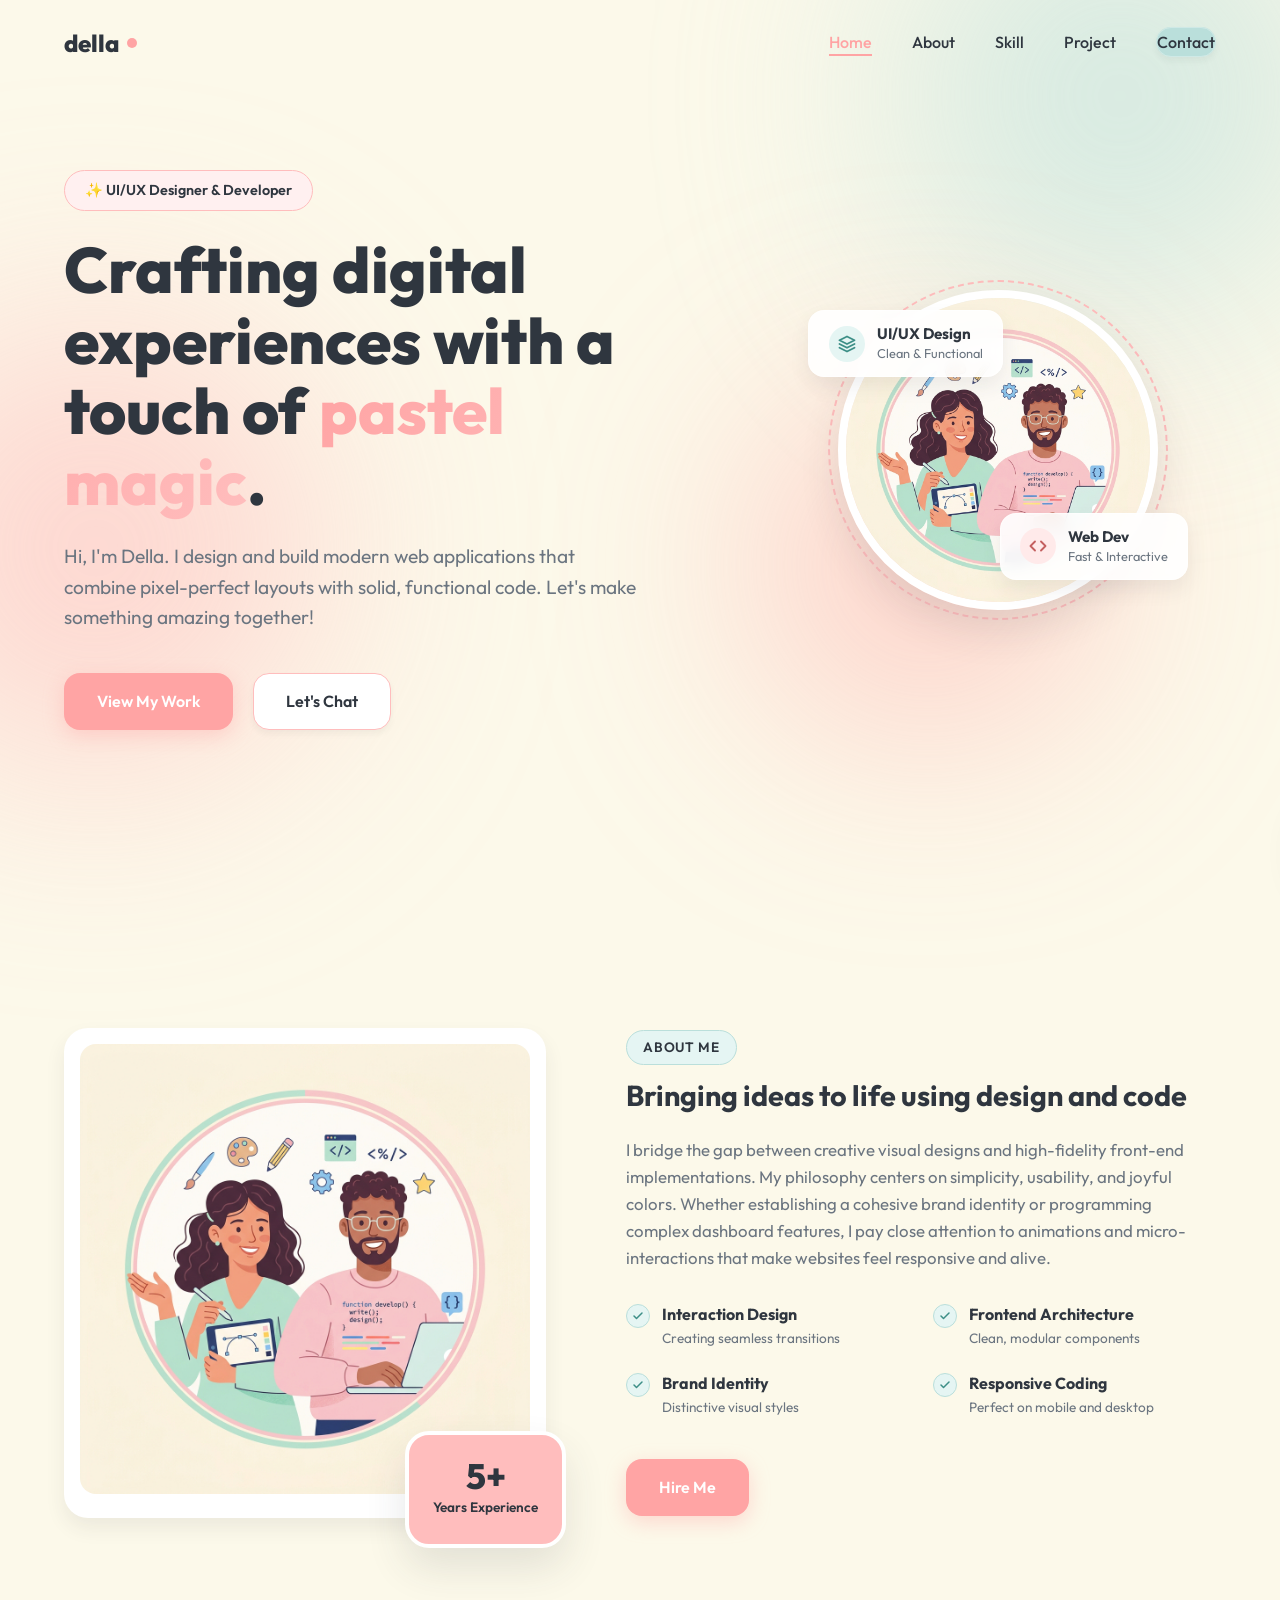
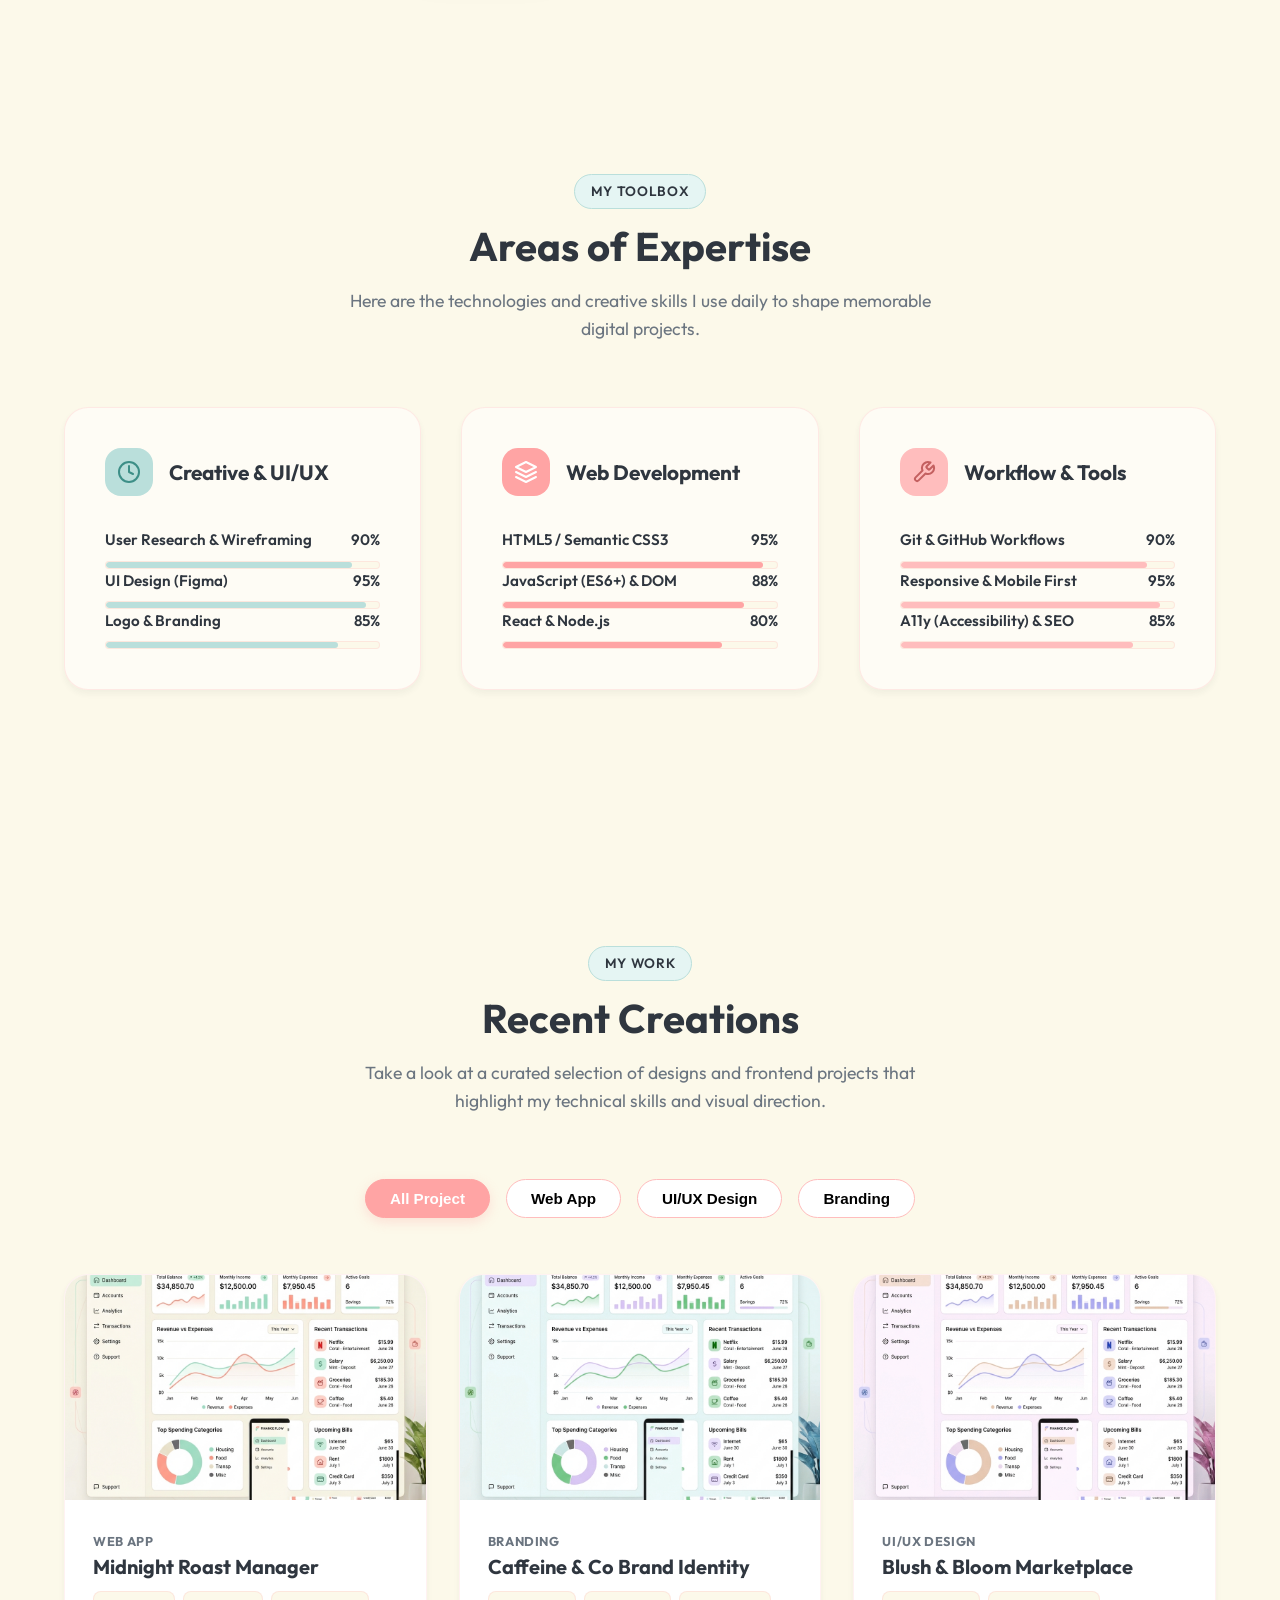
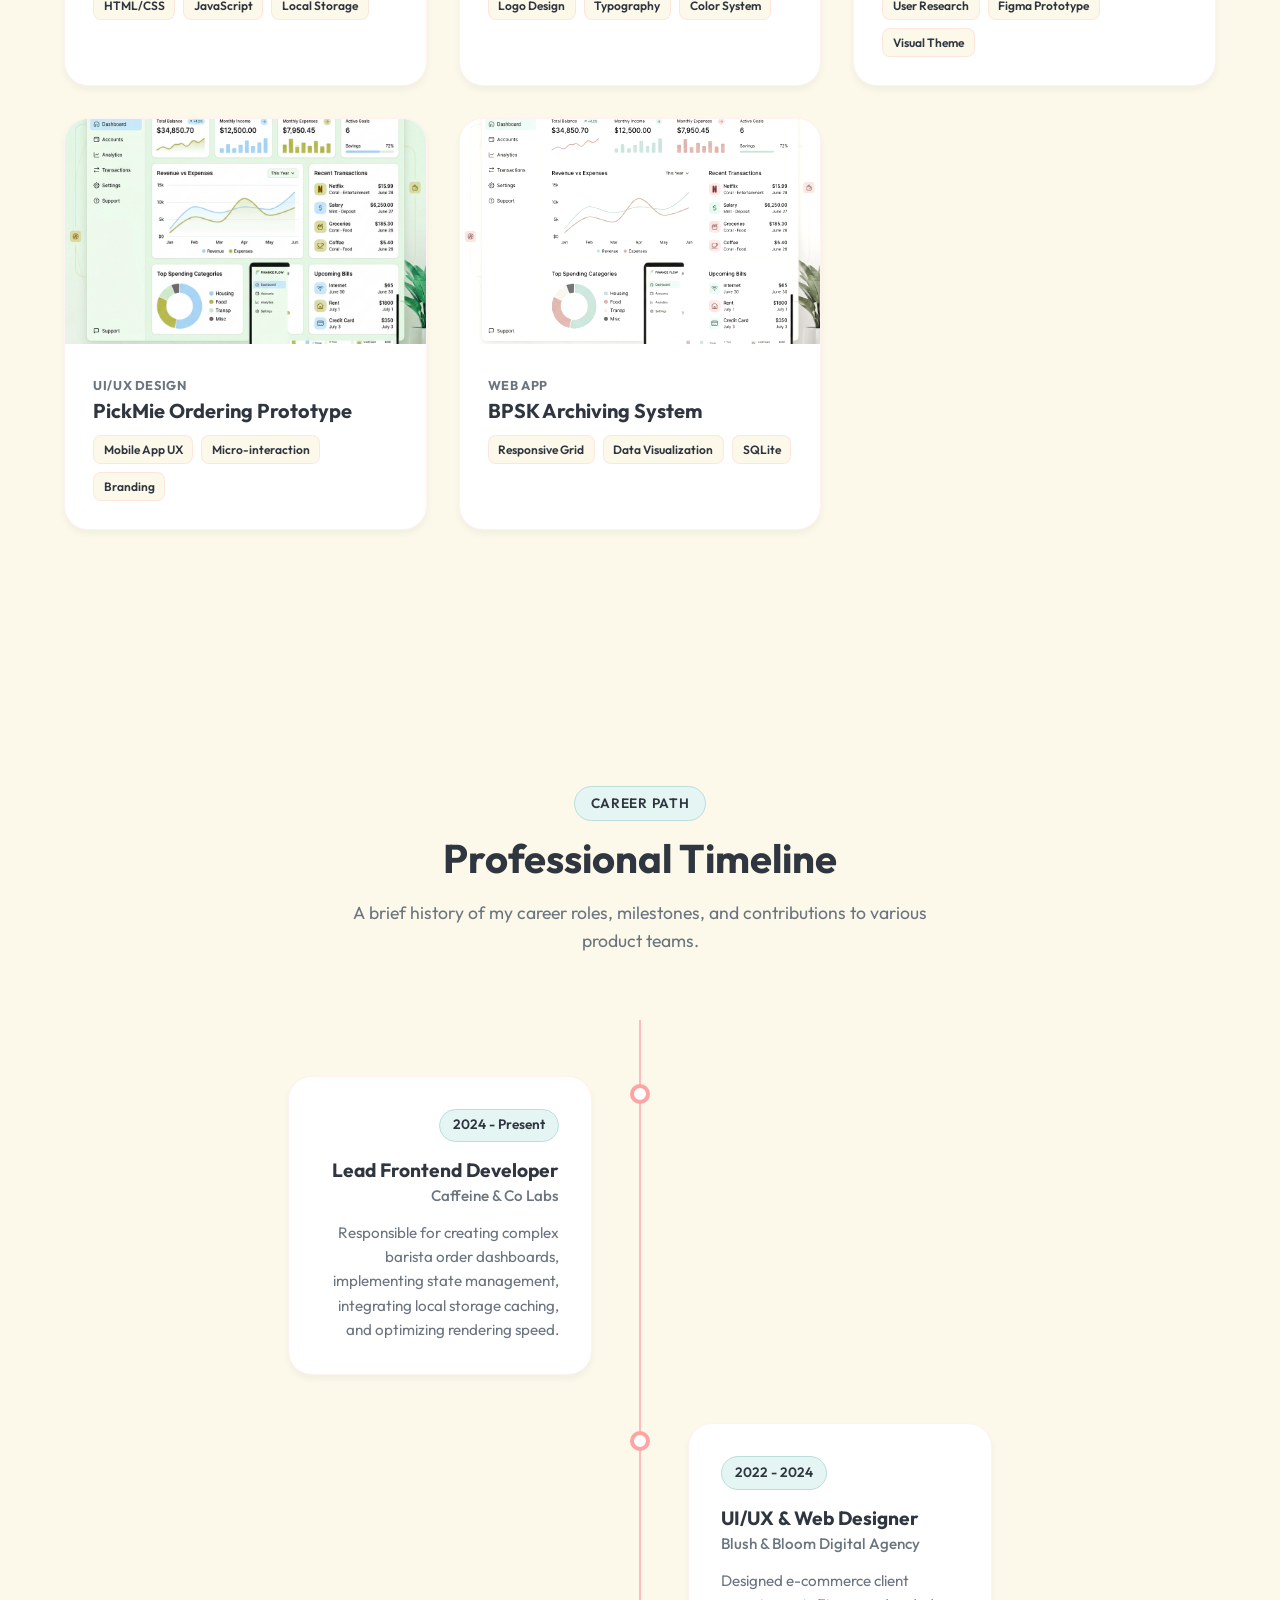
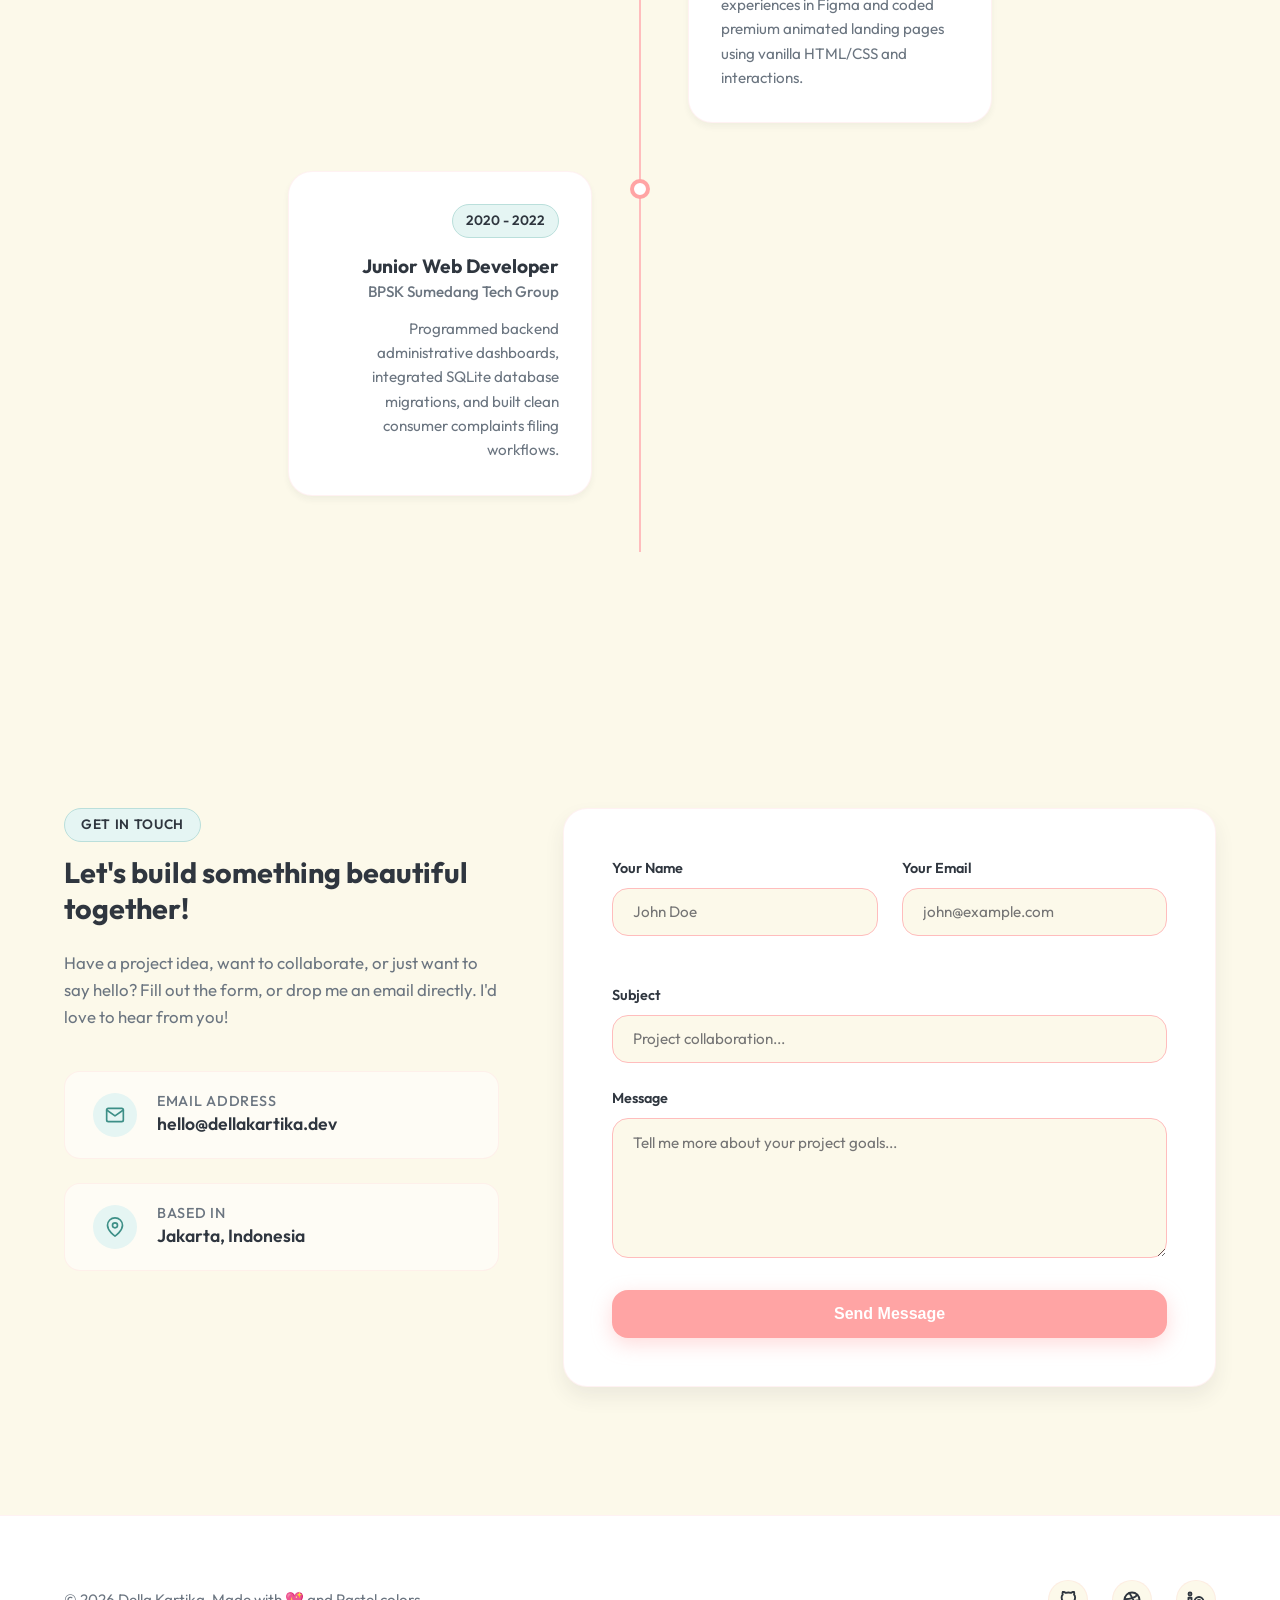
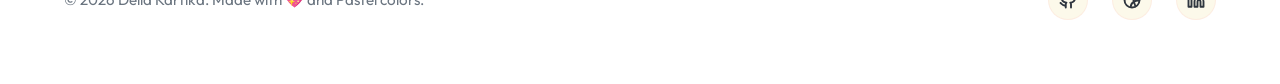
==== pastel-portfolio/index.html @ 9350a812 "menyelesaikan push" ====
<!DOCTYPE html>
<html lang="id">
<head>
  <meta charset="UTF-8">
  <meta name="viewport" content="width=device-width, initial-scale=1.0">
  
  <title>Della Kartika | Creative Designer & Frontend Developer</title>
  <meta name="description" content="Portfolio Della Kartika - UI/UX Designer & Frontend Developer. Kumpulan karya kreatif desain web dan aplikasi dengan estetika pastel yang premium.">
  
  <!-- Favicon -->
  <link rel="icon" type="image/png" href="assets/avatar.png">
  
  <!-- CSS Stylesheet -->
  <link rel="stylesheet" href="style.css">
</head>
<body>

  <!-- Background Blobs -->
  <div class="blob-decor blob-1"></div>
  <div class="blob-2 blob-decor"></div>
  <div class="blob-3 blob-decor"></div>

  <!-- Navigation Bar -->
  <header class="navbar" id="navbar">
    <div class="container">
      <a href="#home" class="logo">
        della<span class="logo-dot"></span>
      </a>
      
      <nav>
        <ul class="nav-links" id="nav-links">
          <li class="nav-item"><a href="#home">Home</a></li>
          <li class="nav-item"><a href="#about">About</a></li>
          <li class="nav-item"><a href="#skill">Skill</a></li>
          <li class="nav-item"><a href="#project">Project</a></li>
          <li class="nav-item"><a href="#contact" class="nav-btn">Contact</a></li>
        </ul>
      </nav>
      
      <button class="mobile-toggle" id="mobile-toggle" aria-label="Toggle Menu">
        <svg width="24" height="24" viewBox="0 0 24 24" fill="none" stroke="currentColor" stroke-width="2.5" stroke-linecap="round" stroke-linejoin="round">
          <line x1="3" y1="12" x2="21" y2="12"></line>
          <line x1="3" y1="6" x2="21" y2="6"></line>
          <line x1="3" y1="18" x2="21" y2="18"></line>
        </svg>
      </button>
    </div>
  </header>

  <!-- Hero Section -->
  <section class="hero" id="home">
    <div class="container">
      <div class="hero-grid">
        <div class="hero-text" id="hero-text">
          <span class="hero-tag">✨ UI/UX Designer & Developer</span>
          <h1 class="hero-title">Crafting digital experiences with a touch of <span class="accent">pastel magic</span>.</h1>
          <p class="hero-desc">Hi, I'm Della. I design and build modern web applications that combine pixel-perfect layouts with solid, functional code. Let's make something amazing together!</p>
          <div class="hero-cta">
            <a href="#project" class="btn btn-primary">View My Work</a>
            <a href="#contact" class="btn btn-secondary">Let's Chat</a>
          </div>
        </div>
        
        <div class="hero-visual" id="hero-visual">
          <div class="avatar-wrapper">
            <img src="assets/avatar.png" alt="Della Kartika Avatar" class="avatar-image">
            <div class="avatar-border-decor"></div>
            
            <!-- Floating Card 1 -->
            <div class="floating-card card-top-left">
              <div class="card-icon icon-mint">
                <svg width="18" height="18" viewBox="0 0 24 24" fill="none" stroke="currentColor" stroke-width="2.5" stroke-linecap="round" stroke-linejoin="round"><polygon points="12 2 2 7 12 12 22 7 12 2"></polygon><polyline points="2 17 12 22 22 17"></polyline><polyline points="2 12 12 17 22 12"></polyline></svg>
              </div>
              <div class="card-info">
                <h5>UI/UX Design</h5>
                <p>Clean & Functional</p>
              </div>
            </div>
            
            <!-- Floating Card 2 -->
            <div class="floating-card card-bottom-right">
              <div class="card-icon icon-coral">
                <svg width="18" height="18" viewBox="0 0 24 24" fill="none" stroke="currentColor" stroke-width="2.5" stroke-linecap="round" stroke-linejoin="round"><polyline points="16 18 22 12 16 6"></polyline><polyline points="8 6 2 12 8 18"></polyline></svg>
              </div>
              <div class="card-info">
                <h5>Web Dev</h5>
                <p>Fast & Interactive</p>
              </div>
            </div>
            
          </div>
        </div>
      </div>
    </div>
  </section>

  <!-- About Section -->
  <section class="about" id="about">
    <div class="container">
      <div class="about-grid">
        <div class="about-visual" id="about-visual">
          <div class="about-img-box">
            <!-- Reuse avatar for secondary illustration, styled as Polaroid photo -->
            <img src="assets/avatar.png" alt="Della Kartika working" class="about-img">
            <div class="about-badge">
              <span class="num">5+</span>
              <span class="txt">Years Experience</span>
            </div>
          </div>
        </div>
        
        <div class="about-content" id="about-content">
          <span class="section-tag">About Me</span>
          <h2 class="about-subtitle">Bringing ideas to life using design and code</h2>
          <p class="about-p">I bridge the gap between creative visual designs and high-fidelity front-end implementations. My philosophy centers on simplicity, usability, and joyful colors. Whether establishing a cohesive brand identity or programming complex dashboard features, I pay close attention to animations and micro-interactions that make websites feel responsive and alive.</p>
          
          <div class="about-details">
            <div class="detail-item">
              <div class="detail-check">
                <svg width="12" height="12" viewBox="0 0 24 24" fill="none" stroke="currentColor" stroke-width="3" stroke-linecap="round" stroke-linejoin="round"><polyline points="20 6 9 17 4 12"></polyline></svg>
              </div>
              <div class="detail-text">
                <h4>Interaction Design</h4>
                <p>Creating seamless transitions</p>
              </div>
            </div>
            
            <div class="detail-item">
              <div class="detail-check">
                <svg width="12" height="12" viewBox="0 0 24 24" fill="none" stroke="currentColor" stroke-width="3" stroke-linecap="round" stroke-linejoin="round"><polyline points="20 6 9 17 4 12"></polyline></svg>
              </div>
              <div class="detail-text">
                <h4>Frontend Architecture</h4>
                <p>Clean, modular components</p>
              </div>
            </div>
            
            <div class="detail-item">
              <div class="detail-check">
                <svg width="12" height="12" viewBox="0 0 24 24" fill="none" stroke="currentColor" stroke-width="3" stroke-linecap="round" stroke-linejoin="round"><polyline points="20 6 9 17 4 12"></polyline></svg>
              </div>
              <div class="detail-text">
                <h4>Brand Identity</h4>
                <p>Distinctive visual styles</p>
              </div>
            </div>
            
            <div class="detail-item">
              <div class="detail-check">
                <svg width="12" height="12" viewBox="0 0 24 24" fill="none" stroke="currentColor" stroke-width="3" stroke-linecap="round" stroke-linejoin="round"><polyline points="20 6 9 17 4 12"></polyline></svg>
              </div>
              <div class="detail-text">
                <h4>Responsive Coding</h4>
                <p>Perfect on mobile and desktop</p>
              </div>
            </div>
          </div>
          
          <a href="#contact" class="btn btn-primary">Hire Me</a>
        </div>
      </div>
    </div>
  </section>

  <!-- Skills Section -->
  <section class="skill" id="skill">
    <div class="container">
      <div class="section-header" id="skill-header">
        <span class="section-tag">My Toolbox</span>
        <h2 class="section-title">Areas of Expertise</h2>
        <p class="section-desc">Here are the technologies and creative skills I use daily to shape memorable digital projects.</p>
      </div>
      
      <div class="skill-grid">
        <!-- Design & Creative -->
        <div class="skill-column" id="skill-col-1">
          <div class="skill-col-header">
            <div class="skill-icon mint">
              <svg width="24" height="24" viewBox="0 0 24 24" fill="none" stroke="#3d8f87" stroke-width="2" stroke-linecap="round" stroke-linejoin="round"><path d="M12 22C17.5228 22 22 17.5228 22 12C22 6.47715 17.5228 2 12 2C6.47715 2 2 6.47715 2 12C2 17.5228 6.47715 22 12 22Z"></path><path d="M12 6V12L16 14"></path></svg>
            </div>
            <h3>Creative & UI/UX</h3>
          </div>
          <div class="skills-list">
            <div class="skill-bar-item">
              <div class="skill-info">
                <span>User Research & Wireframing</span>
                <span>90%</span>
              </div>
              <div class="skill-progress-bg">
                <div class="skill-progress-bar mint" data-progress="90%"></div>
              </div>
            </div>
            <div class="skill-bar-item">
              <div class="skill-info">
                <span>UI Design (Figma)</span>
                <span>95%</span>
              </div>
              <div class="skill-progress-bg">
                <div class="skill-progress-bar mint" data-progress="95%"></div>
              </div>
            </div>
            <div class="skill-bar-item">
              <div class="skill-info">
                <span>Logo & Branding</span>
                <span>85%</span>
              </div>
              <div class="skill-progress-bg">
                <div class="skill-progress-bar mint" data-progress="85%"></div>
              </div>
            </div>
          </div>
        </div>
        
        <!-- Frontend Development -->
        <div class="skill-column" id="skill-col-2">
          <div class="skill-col-header">
            <div class="skill-icon coral">
              <svg width="24" height="24" viewBox="0 0 24 24" fill="none" stroke="white" stroke-width="2" stroke-linecap="round" stroke-linejoin="round"><polygon points="12 2 2 7 12 12 22 7 12 2"></polygon><polyline points="2 17 12 22 22 17"></polyline><polyline points="2 12 12 17 22 12"></polyline></svg>
            </div>
            <h3>Web Development</h3>
          </div>
          <div class="skills-list">
            <div class="skill-bar-item">
              <div class="skill-info">
                <span>HTML5 / Semantic CSS3</span>
                <span>95%</span>
              </div>
              <div class="skill-progress-bg">
                <div class="skill-progress-bar coral" data-progress="95%"></div>
              </div>
            </div>
            <div class="skill-bar-item">
              <div class="skill-info">
                <span>JavaScript (ES6+) & DOM</span>
                <span>88%</span>
              </div>
              <div class="skill-progress-bg">
                <div class="skill-progress-bar coral" data-progress="88%"></div>
              </div>
            </div>
            <div class="skill-bar-item">
              <div class="skill-info">
                <span>React & Node.js</span>
                <span>80%</span>
              </div>
              <div class="skill-progress-bg">
                <div class="skill-progress-bar coral" data-progress="80%"></div>
              </div>
            </div>
          </div>
        </div>
        
        <!-- Tools & Standards -->
        <div class="skill-column" id="skill-col-3">
          <div class="skill-col-header">
            <div class="skill-icon rose">
              <svg width="24" height="24" viewBox="0 0 24 24" fill="none" stroke="#c46060" stroke-width="2" stroke-linecap="round" stroke-linejoin="round"><path d="M14.7 6.3a1 1 0 0 0 0 1.4l1.6 1.6a1 1 0 0 0 1.4 0l3.77-3.77a6 6 0 0 1-7.94 7.94l-6.91 6.91a2.12 2.12 0 0 1-3-3l6.91-6.91a6 6 0 0 1 7.94-7.94l-3.76 3.76z"></path></svg>
            </div>
            <h3>Workflow & Tools</h3>
          </div>
          <div class="skills-list">
            <div class="skill-bar-item">
              <div class="skill-info">
                <span>Git & GitHub Workflows</span>
                <span>90%</span>
              </div>
              <div class="skill-progress-bg">
                <div class="skill-progress-bar rose" data-progress="90%"></div>
              </div>
            </div>
            <div class="skill-bar-item">
              <div class="skill-info">
                <span>Responsive & Mobile First</span>
                <span>95%</span>
              </div>
              <div class="skill-progress-bg">
                <div class="skill-progress-bar rose" data-progress="95%"></div>
              </div>
            </div>
            <div class="skill-bar-item">
              <div class="skill-info">
                <span>A11y (Accessibility) & SEO</span>
                <span>85%</span>
              </div>
              <div class="skill-progress-bg">
                <div class="skill-progress-bar rose" data-progress="85%"></div>
              </div>
            </div>
          </div>
        </div>
      </div>
    </div>
  </section>

  <!-- Portfolio Section -->
  <section class="project" id="project">
    <div class="container">
      <div class="section-header" id="project-header">
        <span class="section-tag">My Work</span>
        <h2 class="section-title">Recent Creations</h2>
        <p class="section-desc">Take a look at a curated selection of designs and frontend projects that highlight my technical skills and visual direction.</p>
      </div>
      
      <!-- Project Filter Buttons -->
      <ul class="project-filters" id="project-filters">
        <li><button class="filter-btn active" data-filter="all">All Project</button></li>
        <li><button class="filter-btn" data-filter="web">Web App</button></li>
        <li><button class="filter-btn" data-filter="design">UI/UX Design</button></li>
        <li><button class="filter-btn" data-filter="brand">Branding</button></li>
      </ul>
      
      <!-- Projects Grid -->
      <div class="projects-grid" id="projects-grid">
        
        <!-- Project 1 -->
        <div class="project-card" data-category="web" data-id="1">
          <div class="project-img-container">
            <img src="assets/project_dashboard.png" alt="Midnight Roast Order Dashboard" class="project-img">
            <div class="project-overlay">
              <div class="project-view-btn">
                <svg width="20" height="20" viewBox="0 0 24 24" fill="none" stroke="currentColor" stroke-width="2.5" stroke-linecap="round" stroke-linejoin="round"><path d="M1 12s4-8 11-8 11 8 11 8-4 8-11 8-11-8-11-8z"></path><circle cx="12" cy="12" r="3"></circle></svg>
              </div>
            </div>
          </div>
          <div class="project-content">
            <span class="project-category">Web App</span>
            <h3 class="project-card-title">Midnight Roast Manager</h3>
            <div class="project-tags">
              <span class="project-tag">HTML/CSS</span>
              <span class="project-tag">JavaScript</span>
              <span class="project-tag">Local Storage</span>
            </div>
          </div>
        </div>

        <!-- Project 2 -->
        <div class="project-card" data-category="brand" data-id="2">
          <div class="project-img-container">
            <!-- Generate a beautiful CSS pattern or use default image -->
            <img src="assets/project_dashboard.png" alt="Caffeine & Co Branding" class="project-img" style="filter: hue-rotate(120deg) saturate(0.85);">
            <div class="project-overlay">
              <div class="project-view-btn">
                <svg width="20" height="20" viewBox="0 0 24 24" fill="none" stroke="currentColor" stroke-width="2.5" stroke-linecap="round" stroke-linejoin="round"><path d="M1 12s4-8 11-8 11 8 11 8-4 8-11 8-11-8-11-8z"></path><circle cx="12" cy="12" r="3"></circle></svg>
              </div>
            </div>
          </div>
          <div class="project-content">
            <span class="project-category">Branding</span>
            <h3 class="project-card-title">Caffeine & Co Brand Identity</h3>
            <div class="project-tags">
              <span class="project-tag">Logo Design</span>
              <span class="project-tag">Typography</span>
              <span class="project-tag">Color System</span>
            </div>
          </div>
        </div>

        <!-- Project 3 -->
        <div class="project-card" data-category="design" data-id="3">
          <div class="project-img-container">
            <img src="assets/project_dashboard.png" alt="Blush & Bloom App Mockup" class="project-img" style="filter: hue-rotate(240deg) saturate(0.8);">
            <div class="project-overlay">
              <div class="project-view-btn">
                <svg width="20" height="20" viewBox="0 0 24 24" fill="none" stroke="currentColor" stroke-width="2.5" stroke-linecap="round" stroke-linejoin="round"><path d="M1 12s4-8 11-8 11 8 11 8-4 8-11 8-11-8-11-8z"></path><circle cx="12" cy="12" r="3"></circle></svg>
              </div>
            </div>
          </div>
          <div class="project-content">
            <span class="project-category">UI/UX Design</span>
            <h3 class="project-card-title">Blush & Bloom Marketplace</h3>
            <div class="project-tags">
              <span class="project-tag">User Research</span>
              <span class="project-tag">Figma Prototype</span>
              <span class="project-tag">Visual Theme</span>
            </div>
          </div>
        </div>

        <!-- Project 4 -->
        <div class="project-card" data-category="design" data-id="4">
          <div class="project-img-container">
            <img src="assets/project_dashboard.png" alt="PickMie Mobile App Design" class="project-img" style="filter: hue-rotate(60deg) saturate(1.2);">
            <div class="project-overlay">
              <div class="project-view-btn">
                <svg width="20" height="20" viewBox="0 0 24 24" fill="none" stroke="currentColor" stroke-width="2.5" stroke-linecap="round" stroke-linejoin="round"><path d="M1 12s4-8 11-8 11 8 11 8-4 8-11 8-11-8-11-8z"></path><circle cx="12" cy="12" r="3"></circle></svg>
              </div>
            </div>
          </div>
          <div class="project-content">
            <span class="project-category">UI/UX Design</span>
            <h3 class="project-card-title">PickMie Ordering Prototype</h3>
            <div class="project-tags">
              <span class="project-tag">Mobile App UX</span>
              <span class="project-tag">Micro-interaction</span>
              <span class="project-tag">Branding</span>
            </div>
          </div>
        </div>

        <!-- Project 5 -->
        <div class="project-card" data-category="web" data-id="5">
          <div class="project-img-container">
            <img src="assets/project_dashboard.png" alt="BPSK Sumedang App" class="project-img" style="filter: saturate(0.4) brightness(1.1);">
            <div class="project-overlay">
              <div class="project-view-btn">
                <svg width="20" height="20" viewBox="0 0 24 24" fill="none" stroke="currentColor" stroke-width="2.5" stroke-linecap="round" stroke-linejoin="round"><path d="M1 12s4-8 11-8 11 8 11 8-4 8-11 8-11-8-11-8z"></path><circle cx="12" cy="12" r="3"></circle></svg>
              </div>
            </div>
          </div>
          <div class="project-content">
            <span class="project-category">Web App</span>
            <h3 class="project-card-title">BPSK Archiving System</h3>
            <div class="project-tags">
              <span class="project-tag">Responsive Grid</span>
              <span class="project-tag">Data Visualization</span>
              <span class="project-tag">SQLite</span>
            </div>
          </div>
        </div>

      </div>
    </div>
  </section>

  <!-- Experience Section -->
  <section class="experience" id="experience">
    <div class="container">
      <div class="section-header" id="experience-header">
        <span class="section-tag">Career path</span>
        <h2 class="section-title">Professional Timeline</h2>
        <p class="section-desc">A brief history of my career roles, milestones, and contributions to various product teams.</p>
      </div>
      
      <div class="timeline">
        
        <!-- Experience 1 -->
        <div class="timeline-item timeline-item-left" id="timeline-item-1">
          <div class="timeline-dot"></div>
          <div class="timeline-content">
            <span class="timeline-date">2024 - Present</span>
            <h3 class="timeline-title">Lead Frontend Developer</h3>
            <h4 class="timeline-company">Caffeine & Co Labs</h4>
            <p class="timeline-desc">Responsible for creating complex barista order dashboards, implementing state management, integrating local storage caching, and optimizing rendering speed.</p>
          </div>
        </div>

        <!-- Experience 2 -->
        <div class="timeline-item timeline-item-right" id="timeline-item-2">
          <div class="timeline-dot"></div>
          <div class="timeline-content">
            <span class="timeline-date">2022 - 2024</span>
            <h3 class="timeline-title">UI/UX & Web Designer</h3>
            <h4 class="timeline-company">Blush & Bloom Digital Agency</h4>
            <p class="timeline-desc">Designed e-commerce client experiences in Figma and coded premium animated landing pages using vanilla HTML/CSS and interactions.</p>
          </div>
        </div>

        <!-- Experience 3 -->
        <div class="timeline-item timeline-item-left" id="timeline-item-3">
          <div class="timeline-dot"></div>
          <div class="timeline-content">
            <span class="timeline-date">2020 - 2022</span>
            <h3 class="timeline-title">Junior Web Developer</h3>
            <h4 class="timeline-company">BPSK Sumedang Tech Group</h4>
            <p class="timeline-desc">Programmed backend administrative dashboards, integrated SQLite database migrations, and built clean consumer complaints filing workflows.</p>
          </div>
        </div>

      </div>
    </div>
  </section>

  <!-- Contact Section -->
  <section class="contact" id="contact">
    <div class="container">
      <div class="contact-grid">
        <div class="contact-info" id="contact-info">
          <span class="section-tag">Get in Touch</span>
          <h2 class="contact-subtitle">Let's build something beautiful together!</h2>
          <p class="contact-p">Have a project idea, want to collaborate, or just want to say hello? Fill out the form, or drop me an email directly. I'd love to hear from you!</p>
          
          <div class="contact-cards">
            <div class="contact-info-card">
              <div class="contact-info-icon">
                <svg width="20" height="20" viewBox="0 0 24 24" fill="none" stroke="currentColor" stroke-width="2" stroke-linecap="round" stroke-linejoin="round"><path d="M4 4h16c1.1 0 2 .9 2 2v12c0 1.1-.9 2-2 2H4c-1.1 0-2-.9-2-2V6c0-1.1.9-2 2-2z"></path><polyline points="22,6 12,13 2,6"></polyline></svg>
              </div>
              <div class="contact-info-text">
                <h4>Email Address</h4>
                <p>hello@dellakartika.dev</p>
              </div>
            </div>
            
            <div class="contact-info-card">
              <div class="contact-info-icon">
                <svg width="20" height="20" viewBox="0 0 24 24" fill="none" stroke="currentColor" stroke-width="2" stroke-linecap="round" stroke-linejoin="round"><path d="M21 10c0 7-9 13-9 13s-9-6-9-13a9 9 0 0 1 18 0z"></path><circle cx="12" cy="10" r="3"></circle></svg>
              </div>
              <div class="contact-info-text">
                <h4>Based In</h4>
                <p>Jakarta, Indonesia</p>
              </div>
            </div>
          </div>
        </div>
        
        <div class="contact-form-container" id="contact-form-container">
          <form id="contact-form">
            <div class="form-row">
              <div class="form-group">
                <label for="name">Your Name</label>
                <input type="text" id="name" class="form-control" placeholder="John Doe" required>
              </div>
              <div class="form-group">
                <label for="email">Your Email</label>
                <input type="email" id="email" class="form-control" placeholder="john@example.com" required>
              </div>
            </div>
            
            <div class="form-group">
              <label for="subject">Subject</label>
              <input type="text" id="subject" class="form-control" placeholder="Project collaboration..." required>
            </div>
            
            <div class="form-group">
              <label for="message">Message</label>
              <textarea id="message" class="form-control" placeholder="Tell me more about your project goals..." required></textarea>
            </div>
            
            <button type="submit" class="btn btn-primary" style="width: 100%;">Send Message</button>
          </form>
        </div>
      </div>
    </div>
  </section>

  <!-- Footer Section -->
  <footer>
    <div class="container">
      <div class="footer-content">
        <p class="footer-copy">&copy; 2026 Della Kartika. Made with 💖 and Pastel colors.</p>
        
        <ul class="social-links">
          <li>
            <a href="https://github.com" class="social-link" target="_blank" rel="noopener noreferrer" aria-label="GitHub">
              <svg width="18" height="18" viewBox="0 0 24 24" fill="none" stroke="currentColor" stroke-width="2.5" stroke-linecap="round" stroke-linejoin="round"><path d="M9 19c-5 1.5-5-2.5-7-3m14 6v-3.87a3.37 3.37 0 0 0-.94-2.61c3.14-.35 6.44-1.54 6.44-7A5.44 5.44 0 0 0 20 4.77 5.07 5.07 0 0 0 19.91 1S18.73.65 16 2.48a13.38 13.38 0 0 0-7 0C6.27.65 5.09 1 5.09 1A5.07 5.07 0 0 0 5 4.77a5.44 5.44 0 0 0-1.5 3.78c0 5.42 3.3 6.61 6.44 7A3.37 3.37 0 0 0 9 18.13V22"></path></svg>
            </a>
          </li>
          <li>
            <a href="https://dribbble.com" class="social-link" target="_blank" rel="noopener noreferrer" aria-label="Dribbble">
              <svg width="18" height="18" viewBox="0 0 24 24" fill="none" stroke="currentColor" stroke-width="2.5" stroke-linecap="round" stroke-linejoin="round"><circle cx="12" cy="12" r="10"></circle><path d="M8.56 2.75c4.37 6.03 6.02 9.42 8.03 17.72m2.54-15.38c-3.72 4.35-8.94 5.66-16.88 5.85m19.5 1.9c-3.5-.49-11.05 1-11.6 8.56"></path></svg>
            </a>
          </li>
          <li>
            <a href="https://linkedin.com" class="social-link" target="_blank" rel="noopener noreferrer" aria-label="LinkedIn">
              <svg width="18" height="18" viewBox="0 0 24 24" fill="none" stroke="currentColor" stroke-width="2.5" stroke-linecap="round" stroke-linejoin="round"><path d="M16 8a6 6 0 0 1 6 6v7h-4v-7a2 2 0 0 0-2-2 2 2 0 0 0-2 2v7h-4v-7a6 6 0 0 1 6-6z"></path><rect x="2" y="9" width="4" height="12"></rect><circle cx="4" cy="4" r="2"></circle></svg>
            </a>
          </li>
        </ul>
      </div>
    </div>
  </footer>

  <!-- Modal Project Detail Details -->
  <div class="modal-overlay" id="modal-overlay">
    <div class="modal-container">
      <div class="modal-header">
        <h3 class="modal-title" id="modal-title">Project Title</h3>
        <button class="modal-close" id="modal-close" aria-label="Close Modal">&times;</button>
      </div>
      <div class="modal-body">
        <div class="modal-img-box">
          <img src="" alt="" class="modal-img" id="modal-img">
        </div>
        <div class="modal-meta">
          <div class="modal-info">
            <h4>Description</h4>
            <p id="modal-desc">Project description goes here...</p>
          </div>
          <div class="modal-sidebar">
            <div class="modal-sidebar-box">
              <h5>Technologies</h5>
              <div class="modal-tech-list" id="modal-tech-list">
                <!-- Tech tags injected dynamically -->
              </div>
              <a href="#" class="modal-link-btn" id="modal-link" target="_blank">Launch App</a>
            </div>
          </div>
        </div>
      </div>
    </div>
  </div>

  <!-- Toast Notification -->
  <div class="toast-container">
    <div class="toast" id="success-toast">
      <div class="toast-icon">
        <svg width="12" height="12" viewBox="0 0 24 24" fill="none" stroke="currentColor" stroke-width="3" stroke-linecap="round" stroke-linejoin="round"><polyline points="20 6 9 17 4 12"></polyline></svg>
      </div>
      <div class="toast-content">
        <h5>Message Sent!</h5>
        <p>Thank you. I will reply to you soon.</p>
      </div>
    </div>
  </div>

  <!-- Back to Top Button -->
  <button class="back-to-top" id="back-to-top" aria-label="Back to top">
    <svg width="20" height="20" viewBox="0 0 24 24" fill="none" stroke="currentColor" stroke-width="2.5" stroke-linecap="round" stroke-linejoin="round"><polyline points="18 15 12 9 6 15"></polyline></svg>
  </button>

  <!-- JavaScript Interaction -->
  <script src="script.js"></script>
</body>
</html>
---- pastel-portfolio/style.css ----
/* 
   Pastel Portfolio Stylesheet
   Color Palette:
   - Cream Background: #FCF9EA
   - Mint Accent: #BADFDB
   - Coral Accent: #FFA4A4
   - Rose Accent: #FFBDBD
*/

@import url('https://fonts.googleapis.com/css2?family=Outfit:wght@300;400;500;600;700;800&family=Playfair+Display:ital,wght@0,400;0,600;0,700;1,400&display=swap');

:root {
  --color-cream: #FCF9EA;
  --color-mint: #BADFDB;
  --color-coral: #FFA4A4;
  --color-rose: #FFBDBD;
  
  /* Semi-transparent variations for styling & glassmorphism */
  --color-cream-rgba: rgba(252, 249, 234, 0.85);
  --color-mint-light: #e5f5f3;
  --color-coral-light: #ffeaea;
  --color-rose-light: #fff0f0;
  
  /* Neutral Palette */
  --color-text-dark: #2F363F;
  --color-text-muted: #6B7580;
  --color-white: #FFFFFF;
  
  /* Borders and Shadows */
  --border-radius-sm: 8px;
  --border-radius-md: 16px;
  --border-radius-lg: 24px;
  --border-radius-circle: 50%;
  
  --shadow-sm: 0 4px 6px rgba(47, 54, 63, 0.05);
  --shadow-md: 0 10px 20px rgba(47, 54, 63, 0.08);
  --shadow-lg: 0 20px 40px rgba(47, 54, 63, 0.12);
  --shadow-inset: inset 0 2px 4px rgba(0, 0, 0, 0.06);
  
  --transition-fast: 0.2s ease;
  --transition-normal: 0.3s cubic-bezier(0.25, 0.8, 0.25, 1);
  --transition-slow: 0.5s cubic-bezier(0.25, 0.8, 0.25, 1);
}

/* Reset Styles */
*, *::before, *::after {
  box-sizing: border-box;
  margin: 0;
  padding: 0;
}

html {
  scroll-behavior: smooth;
  font-size: 16px;
}

body {
  font-family: 'Outfit', sans-serif;
  background-color: var(--color-cream);
  color: var(--color-text-dark);
  line-height: 1.6;
  overflow-x: hidden;
}

/* Typography styling */
h1, h2, h3, h4, h5, h6 {
  font-family: 'Outfit', sans-serif;
  font-weight: 700;
  line-height: 1.25;
  color: var(--color-text-dark);
}

.font-serif {
  font-family: 'Playfair Display', serif;
  font-style: italic;
  font-weight: 400;
}

a {
  text-decoration: none;
  color: inherit;
  transition: var(--transition-fast);
}

/* Scrollbar Customization */
::-webkit-scrollbar {
  width: 10px;
}
::-webkit-scrollbar-track {
  background: var(--color-cream);
}
::-webkit-scrollbar-thumb {
  background: var(--color-rose);
  border-radius: 5px;
  border: 2px solid var(--color-cream);
}
::-webkit-scrollbar-thumb:hover {
  background: var(--color-coral);
}

/* Background blob decorations */
.blob-decor {
  position: absolute;
  width: 35vw;
  height: 35vw;
  border-radius: 50%;
  filter: blur(120px);
  z-index: -1;
  opacity: 0.6;
  pointer-events: none;
}

.blob-1 {
  background: var(--color-mint);
  top: -10vw;
  right: -5vw;
  animation: float-slow 20s infinite alternate;
}

.blob-2 {
  background: var(--color-rose);
  bottom: 10vw;
  left: -10vw;
  animation: float-slow 25s infinite alternate-reverse;
}

.blob-3 {
  background: var(--color-coral);
  top: 45%;
  right: 15%;
  width: 25vw;
  height: 25vw;
  animation: float-slow 18s infinite alternate;
}

@keyframes float-slow {
  0% { transform: translate(0, 0) scale(1); }
  50% { transform: translate(30px, -50px) scale(1.1); }
  100% { transform: translate(-20px, 30px) scale(0.9); }
}

/* Layout Container */
.container {
  width: 100%;
  max-width: 1200px;
  margin: 0 auto;
  padding: 0 1.5rem;
}

/* Section Common Styling */
section {
  padding: 8rem 0;
  position: relative;
}

.section-header {
  text-align: center;
  margin-bottom: 4rem;
  opacity: 0;
  transform: translateY(20px);
  transition: var(--transition-slow);
}

.section-header.active {
  opacity: 1;
  transform: translateY(0);
}

.section-tag {
  display: inline-block;
  padding: 0.35rem 1rem;
  background-color: var(--color-mint-light);
  border: 1px solid var(--color-mint);
  border-radius: var(--border-radius-lg);
  font-size: 0.85rem;
  font-weight: 600;
  color: var(--color-text-dark);
  text-transform: uppercase;
  letter-spacing: 0.05em;
  margin-bottom: 0.75rem;
}

.section-title {
  font-size: 2.5rem;
  margin-bottom: 1rem;
}

.section-desc {
  max-width: 600px;
  margin: 0 auto;
  color: var(--color-text-muted);
  font-size: 1.1rem;
}

/* Header & Navigation */
.navbar {
  position: fixed;
  top: 0;
  left: 0;
  width: 100%;
  z-index: 100;
  padding: 1.5rem 0;
  transition: var(--transition-normal);
}

.navbar.scrolled {
  background-color: var(--color-cream-rgba);
  backdrop-filter: blur(12px);
  box-shadow: var(--shadow-sm);
  padding: 1rem 0;
  border-bottom: 1px solid rgba(255, 189, 189, 0.2);
}

.navbar .container {
  display: flex;
  justify-content: space-between;
  align-items: center;
}

.logo {
  font-size: 1.5rem;
  font-weight: 800;
  display: flex;
  align-items: center;
  gap: 0.5rem;
}

.logo-dot {
  display: inline-block;
  width: 10px;
  height: 10px;
  background-color: var(--color-coral);
  border-radius: var(--border-radius-circle);
}

.nav-links {
  display: flex;
  list-style: none;
  gap: 2.5rem;
  align-items: center;
}

.nav-item a {
  font-weight: 500;
  position: relative;
  padding: 0.25rem 0;
}

.nav-item a::after {
  content: '';
  position: absolute;
  bottom: 0;
  left: 0;
  width: 0;
  height: 2px;
  background-color: var(--color-coral);
  transition: var(--transition-fast);
}

.nav-item a:hover,
.nav-item a.active {
  color: var(--color-coral);
}

.nav-item a:hover::after,
.nav-item a.active::after {
  width: 100%;
}

.nav-btn {
  background-color: var(--color-mint);
  padding: 0.6rem 1.25rem;
  border-radius: var(--border-radius-md);
  font-weight: 600;
  box-shadow: var(--shadow-sm);
  border: 1px solid rgba(255, 255, 255, 0.3);
}

.nav-btn:hover {
  background-color: var(--color-white);
  color: var(--color-text-dark);
  border-color: var(--color-mint);
  box-shadow: var(--shadow-md);
  transform: translateY(-2px);
}

.mobile-toggle {
  display: none;
  cursor: pointer;
  border: none;
  background: none;
  font-size: 1.5rem;
}

/* Hero Section */
.hero {
  min-height: 100vh;
  display: flex;
  align-items: center;
  padding-top: 8rem;
  overflow: hidden;
}

.hero-grid {
  display: grid;
  grid-template-columns: 1.2fr 0.8fr;
  gap: 4rem;
  align-items: center;
}

.hero-text {
  opacity: 0;
  transform: translateY(30px);
  transition: var(--transition-slow) 0.1s;
}

.hero-text.active {
  opacity: 1;
  transform: translateY(0);
}

.hero-tag {
  display: inline-block;
  padding: 0.5rem 1.25rem;
  background-color: var(--color-rose-light);
  border: 1px solid var(--color-rose);
  color: var(--color-text-dark);
  font-weight: 600;
  font-size: 0.9rem;
  border-radius: 30px;
  margin-bottom: 1.5rem;
}

.hero-title {
  font-size: 4rem;
  font-weight: 800;
  margin-bottom: 1.5rem;
  line-height: 1.1;
}

.hero-title span.accent {
  background: linear-gradient(120deg, var(--color-coral) 0%, var(--color-rose) 100%);
  -webkit-background-clip: text;
  -webkit-text-fill-color: transparent;
}

.hero-desc {
  font-size: 1.2rem;
  color: var(--color-text-muted);
  margin-bottom: 2.5rem;
  max-width: 580px;
}

.hero-cta {
  display: flex;
  gap: 1.25rem;
  align-items: center;
}

.btn {
  display: inline-flex;
  align-items: center;
  justify-content: center;
  padding: 0.9rem 2rem;
  border-radius: var(--border-radius-md);
  font-weight: 600;
  font-size: 1rem;
  transition: var(--transition-normal);
  cursor: pointer;
  border: 1px solid transparent;
}

.btn-primary {
  background-color: var(--color-coral);
  color: var(--color-white);
  box-shadow: 0 6px 20px rgba(255, 164, 164, 0.4);
}

.btn-primary:hover {
  background-color: var(--color-white);
  color: var(--color-coral);
  border-color: var(--color-coral);
  transform: translateY(-3px);
  box-shadow: 0 10px 25px rgba(255, 164, 164, 0.2);
}

.btn-secondary {
  background-color: var(--color-white);
  border: 1px solid var(--color-rose);
  color: var(--color-text-dark);
  box-shadow: var(--shadow-sm);
}

.btn-secondary:hover {
  background-color: var(--color-rose-light);
  transform: translateY(-3px);
  box-shadow: var(--shadow-md);
}

.hero-visual {
  position: relative;
  display: flex;
  justify-content: center;
  align-items: center;
  opacity: 0;
  transform: scale(0.9);
  transition: var(--transition-slow) 0.3s;
}

.hero-visual.active {
  opacity: 1;
  transform: scale(1);
}

.avatar-wrapper {
  position: relative;
  width: 320px;
  height: 320px;
  z-index: 2;
}

.avatar-image {
  width: 100%;
  height: 100%;
  border-radius: var(--border-radius-circle);
  object-fit: cover;
  border: 8px solid var(--color-white);
  box-shadow: var(--shadow-lg);
  position: relative;
  z-index: 2;
}

.avatar-border-decor {
  position: absolute;
  top: -10px;
  left: -10px;
  right: -10px;
  bottom: -10px;
  border-radius: var(--border-radius-circle);
  border: 2px dashed var(--color-rose);
  animation: rotate-slow 30s linear infinite;
  pointer-events: none;
  z-index: 1;
}

@keyframes rotate-slow {
  from { transform: rotate(0deg); }
  to { transform: rotate(360deg); }
}

.floating-card {
  position: absolute;
  background-color: rgba(255, 255, 255, 0.9);
  backdrop-filter: blur(8px);
  border: 1px solid rgba(255, 255, 255, 0.5);
  border-radius: var(--border-radius-md);
  padding: 0.8rem 1.2rem;
  display: flex;
  align-items: center;
  gap: 0.75rem;
  box-shadow: var(--shadow-md);
  z-index: 3;
}

.card-top-left {
  top: 20px;
  left: -30px;
  animation: float-vertical 4s ease-in-out infinite alternate;
}

.card-bottom-right {
  bottom: 30px;
  right: -30px;
  animation: float-vertical 4.5s ease-in-out infinite alternate-reverse 0.5s;
}

@keyframes float-vertical {
  0% { transform: translateY(0); }
  100% { transform: translateY(-12px); }
}

.card-icon {
  width: 36px;
  height: 36px;
  border-radius: var(--border-radius-circle);
  display: flex;
  align-items: center;
  justify-content: center;
  font-size: 1.2rem;
}

.icon-mint { background-color: var(--color-mint-light); color: #3d8f87; }
.icon-coral { background-color: var(--color-coral-light); color: #c46060; }

.card-info h5 {
  font-size: 0.95rem;
  font-weight: 700;
}

.card-info p {
  font-size: 0.8rem;
  color: var(--color-text-muted);
}

/* About Section */
.about-grid {
  display: grid;
  grid-template-columns: 0.9fr 1.1fr;
  gap: 5rem;
  align-items: center;
}

.about-visual {
  position: relative;
  opacity: 0;
  transform: translateX(-30px);
  transition: var(--transition-slow);
}

.about-visual.active {
  opacity: 1;
  transform: translateX(0);
}

.about-img-box {
  background-color: var(--color-white);
  padding: 1rem;
  border-radius: var(--border-radius-lg);
  box-shadow: var(--shadow-md);
  position: relative;
}

.about-img {
  width: 100%;
  height: auto;
  border-radius: var(--border-radius-md);
}

.about-badge {
  position: absolute;
  bottom: -30px;
  right: -20px;
  background-color: var(--color-rose);
  padding: 1.5rem;
  border-radius: var(--border-radius-lg);
  color: var(--color-text-dark);
  text-align: center;
  box-shadow: var(--shadow-lg);
  border: 4px solid var(--color-white);
  min-width: 140px;
}

.about-badge .num {
  display: block;
  font-size: 2.2rem;
  font-weight: 800;
  line-height: 1;
}

.about-badge .txt {
  font-size: 0.85rem;
  font-weight: 600;
}

.about-content {
  opacity: 0;
  transform: translateX(30px);
  transition: var(--transition-slow);
}

.about-content.active {
  opacity: 1;
  transform: translateX(0);
}

.about-subtitle {
  font-size: 1.8rem;
  margin-bottom: 1.5rem;
}

.about-p {
  color: var(--color-text-muted);
  margin-bottom: 2rem;
  font-size: 1.05rem;
}

.about-details {
  display: grid;
  grid-template-columns: 1fr 1fr;
  gap: 1.5rem;
  margin-bottom: 2.5rem;
}

.detail-item {
  display: flex;
  align-items: flex-start;
  gap: 0.75rem;
}

.detail-check {
  width: 24px;
  height: 24px;
  border-radius: var(--border-radius-circle);
  background-color: var(--color-mint-light);
  border: 1px solid var(--color-mint);
  display: flex;
  align-items: center;
  justify-content: center;
  color: #3d8f87;
  font-size: 0.75rem;
  flex-shrink: 0;
}

.detail-text h4 {
  font-size: 1rem;
  margin-bottom: 0.25rem;
}

.detail-text p {
  font-size: 0.85rem;
  color: var(--color-text-muted);
}

/* Skills Section */
.skill-grid {
  display: grid;
  grid-template-columns: repeat(3, 1fr);
  gap: 2.5rem;
}

.skill-column {
  background-color: rgba(255, 255, 255, 0.5);
  border: 1px solid rgba(255, 189, 189, 0.3);
  padding: 2.5rem;
  border-radius: var(--border-radius-lg);
  box-shadow: var(--shadow-sm);
  transition: var(--transition-normal);
  opacity: 0;
  transform: translateY(30px);
}

.skill-column.active {
  opacity: 1;
  transform: translateY(0);
}

.skill-column:hover {
  transform: translateY(-5px);
  box-shadow: var(--shadow-md);
  border-color: var(--color-rose);
  background-color: rgba(255, 255, 255, 0.8);
}

.skill-col-header {
  display: flex;
  align-items: center;
  gap: 1rem;
  margin-bottom: 2rem;
}

.skill-icon {
  width: 48px;
  height: 48px;
  border-radius: var(--border-radius-md);
  display: flex;
  align-items: center;
  justify-content: center;
  font-size: 1.5rem;
}

.skill-icon.mint { background-color: var(--color-mint); }
.skill-icon.coral { background-color: var(--color-coral); color: var(--color-white); }
.skill-icon.rose { background-color: var(--color-rose); }

.skill-col-header h3 {
  font-size: 1.3rem;
  font-weight: 700;
}

.skill-list {
  display: flex;
  flex-direction: column;
  gap: 1.5rem;
}

.skill-bar-item {
  width: 100%;
}

.skill-info {
  display: flex;
  justify-content: space-between;
  margin-bottom: 0.5rem;
  font-size: 0.95rem;
  font-weight: 600;
}

.skill-progress-bg {
  width: 100%;
  height: 8px;
  background-color: var(--color-cream);
  border: 1px solid rgba(255, 189, 189, 0.3);
  border-radius: var(--border-radius-lg);
  overflow: hidden;
}

.skill-progress-bar {
  height: 100%;
  border-radius: var(--border-radius-lg);
  width: 0%; /* Animated on scroll */
  transition: width 1.5s cubic-bezier(0.1, 0.8, 0.2, 1);
}

.skill-progress-bar.mint { background-color: var(--color-mint); }
.skill-progress-bar.coral { background-color: var(--color-coral); }
.skill-progress-bar.rose { background-color: var(--color-rose); }

/* Projects Section */
.project-filters {
  display: flex;
  justify-content: center;
  gap: 1rem;
  margin-bottom: 3.5rem;
  list-style: none;
  opacity: 0;
  transform: translateY(15px);
  transition: var(--transition-normal);
}

.project-filters.active {
  opacity: 1;
  transform: translateY(0);
}

.filter-btn {
  padding: 0.6rem 1.5rem;
  border-radius: 30px;
  font-size: 0.95rem;
  font-weight: 600;
  background-color: var(--color-white);
  border: 1px solid var(--color-rose);
  cursor: pointer;
  transition: var(--transition-normal);
}

.filter-btn:hover, .filter-btn.active {
  background-color: var(--color-coral);
  color: var(--color-white);
  border-color: var(--color-coral);
  box-shadow: 0 4px 12px rgba(255, 164, 164, 0.3);
}

.projects-grid {
  display: grid;
  grid-template-columns: repeat(auto-fill, minmax(350px, 1fr));
  gap: 2rem;
}

.project-card {
  background-color: var(--color-white);
  border-radius: var(--border-radius-lg);
  overflow: hidden;
  box-shadow: var(--shadow-sm);
  border: 1px solid rgba(255, 189, 189, 0.2);
  transition: var(--transition-normal);
  cursor: pointer;
  opacity: 0;
  transform: translateY(30px);
}

.project-card.active {
  opacity: 1;
  transform: translateY(0);
}

.project-card:hover {
  transform: translateY(-8px);
  box-shadow: var(--shadow-lg);
  border-color: var(--color-rose);
}

.project-img-container {
  position: relative;
  overflow: hidden;
  aspect-ratio: 16/10;
  background-color: var(--color-cream);
}

.project-img {
  width: 100%;
  height: 100%;
  object-fit: cover;
  transition: var(--transition-slow);
}

.project-card:hover .project-img {
  transform: scale(1.05);
}

.project-overlay {
  position: absolute;
  top: 0;
  left: 0;
  width: 100%;
  height: 100%;
  background: rgba(47, 54, 63, 0.2);
  display: flex;
  justify-content: center;
  align-items: center;
  opacity: 0;
  transition: var(--transition-normal);
}

.project-card:hover .project-overlay {
  opacity: 1;
}

.project-view-btn {
  background-color: var(--color-white);
  color: var(--color-text-dark);
  width: 48px;
  height: 48px;
  border-radius: var(--border-radius-circle);
  display: flex;
  align-items: center;
  justify-content: center;
  font-size: 1.2rem;
  box-shadow: var(--shadow-md);
  transform: scale(0.8);
  transition: var(--transition-normal);
}

.project-card:hover .project-view-btn {
  transform: scale(1);
}

.project-content {
  padding: 1.75rem;
}

.project-category {
  font-size: 0.8rem;
  text-transform: uppercase;
  letter-spacing: 0.05em;
  font-weight: 700;
  color: var(--color-text-muted);
  margin-bottom: 0.5rem;
}

.project-card-title {
  font-size: 1.25rem;
  font-weight: 700;
  margin-bottom: 0.75rem;
  transition: var(--transition-fast);
}

.project-card:hover .project-card-title {
  color: var(--color-coral);
}

.project-tags {
  display: flex;
  flex-wrap: wrap;
  gap: 0.5rem;
}

.project-tag {
  font-size: 0.75rem;
  font-weight: 600;
  padding: 0.25rem 0.6rem;
  border-radius: var(--border-radius-sm);
  background-color: var(--color-cream);
  color: var(--color-text-dark);
  border: 1px solid rgba(255, 189, 189, 0.3);
}

/* Timeline Section */
.timeline {
  max-width: 800px;
  margin: 0 auto;
  position: relative;
  padding: 2rem 0;
}

.timeline::before {
  content: '';
  position: absolute;
  top: 0;
  bottom: 0;
  left: 50%;
  width: 2px;
  background-color: var(--color-rose);
  transform: translateX(-50%);
}

.timeline-item {
  position: relative;
  width: 50%;
  padding: 1.5rem 3rem;
  box-sizing: border-box;
  opacity: 0;
  transform: translateY(30px);
  transition: var(--transition-slow);
}

.timeline-item.active {
  opacity: 1;
  transform: translateY(0);
}

.timeline-item-left {
  left: 0;
  text-align: right;
}

.timeline-item-right {
  left: 50%;
  text-align: left;
}

.timeline-dot {
  position: absolute;
  top: 2rem;
  width: 20px;
  height: 20px;
  border-radius: var(--border-radius-circle);
  background-color: var(--color-white);
  border: 4px solid var(--color-coral);
  z-index: 5;
}

.timeline-item-left .timeline-dot {
  right: -10px;
}

.timeline-item-right .timeline-dot {
  left: -10px;
}

.timeline-content {
  background-color: var(--color-white);
  border: 1px solid rgba(255, 189, 189, 0.2);
  border-radius: var(--border-radius-lg);
  padding: 2rem;
  box-shadow: var(--shadow-sm);
  transition: var(--transition-normal);
  position: relative;
}

.timeline-content:hover {
  box-shadow: var(--shadow-md);
  border-color: var(--color-mint);
  transform: translateY(-3px);
}

.timeline-date {
  display: inline-block;
  padding: 0.3rem 0.8rem;
  background-color: var(--color-mint-light);
  border: 1px solid var(--color-mint);
  border-radius: 20px;
  font-size: 0.85rem;
  font-weight: 600;
  margin-bottom: 1rem;
}

.timeline-title {
  font-size: 1.2rem;
  font-weight: 700;
  margin-bottom: 0.25rem;
}

.timeline-company {
  font-size: 0.95rem;
  color: var(--color-text-muted);
  font-weight: 500;
  margin-bottom: 1rem;
}

.timeline-desc {
  color: var(--color-text-muted);
  font-size: 0.95rem;
}

/* Contact Section */
.contact-grid {
  display: grid;
  grid-template-columns: 0.8fr 1.2fr;
  gap: 4rem;
  align-items: flex-start;
}

.contact-info {
  opacity: 0;
  transform: translateX(-30px);
  transition: var(--transition-slow);
}

.contact-info.active {
  opacity: 1;
  transform: translateX(0);
}

.contact-subtitle {
  font-size: 1.8rem;
  margin-bottom: 1.5rem;
}

.contact-p {
  color: var(--color-text-muted);
  margin-bottom: 2.5rem;
  font-size: 1.05rem;
}

.contact-cards {
  display: flex;
  flex-direction: column;
  gap: 1.5rem;
}

.contact-info-card {
  display: flex;
  align-items: center;
  gap: 1.25rem;
  background-color: rgba(255, 255, 255, 0.5);
  padding: 1.25rem 1.75rem;
  border-radius: var(--border-radius-md);
  border: 1px solid rgba(255, 189, 189, 0.2);
  transition: var(--transition-normal);
}

.contact-info-card:hover {
  background-color: var(--color-white);
  border-color: var(--color-rose);
  transform: translateX(5px);
}

.contact-info-icon {
  width: 44px;
  height: 44px;
  border-radius: var(--border-radius-circle);
  background-color: var(--color-mint-light);
  display: flex;
  align-items: center;
  justify-content: center;
  font-size: 1.2rem;
  color: #3d8f87;
  flex-shrink: 0;
}

.contact-info-text h4 {
  font-size: 0.9rem;
  color: var(--color-text-muted);
  font-weight: 500;
  text-transform: uppercase;
  letter-spacing: 0.05em;
}

.contact-info-text p {
  font-size: 1.1rem;
  font-weight: 600;
}

.contact-form-container {
  background-color: var(--color-white);
  border: 1px solid rgba(255, 189, 189, 0.2);
  border-radius: var(--border-radius-lg);
  padding: 3rem;
  box-shadow: var(--shadow-md);
  opacity: 0;
  transform: translateX(30px);
  transition: var(--transition-slow);
}

.contact-form-container.active {
  opacity: 1;
  transform: translateX(0);
}

.form-row {
  display: grid;
  grid-template-columns: 1fr 1fr;
  gap: 1.5rem;
  margin-bottom: 1.5rem;
}

.form-group {
  margin-bottom: 1.5rem;
}

.form-group label {
  display: block;
  font-size: 0.9rem;
  font-weight: 600;
  margin-bottom: 0.5rem;
}

.form-control {
  width: 100%;
  padding: 0.85rem 1.25rem;
  border-radius: var(--border-radius-md);
  border: 1px solid var(--color-rose);
  background-color: var(--color-cream);
  font-family: inherit;
  font-size: 0.95rem;
  color: var(--color-text-dark);
  transition: var(--transition-normal);
}

.form-control:focus {
  outline: none;
  border-color: var(--color-mint);
  background-color: var(--color-white);
  box-shadow: 0 0 0 4px var(--color-mint-light);
}

textarea.form-control {
  resize: vertical;
  min-height: 140px;
}

/* Footer Section */
footer {
  background-color: var(--color-white);
  border-top: 1px solid rgba(255, 189, 189, 0.2);
  padding: 4rem 0;
}

.footer-content {
  display: flex;
  justify-content: space-between;
  align-items: center;
}

.footer-copy {
  color: var(--color-text-muted);
  font-size: 0.95rem;
}

.social-links {
  display: flex;
  gap: 1.5rem;
  list-style: none;
}

.social-link {
  width: 40px;
  height: 40px;
  border-radius: var(--border-radius-circle);
  background-color: var(--color-cream);
  display: flex;
  align-items: center;
  justify-content: center;
  font-size: 1.1rem;
  transition: var(--transition-normal);
  border: 1px solid rgba(255, 189, 189, 0.2);
}

.social-link:hover {
  background-color: var(--color-coral);
  color: var(--color-white);
  transform: translateY(-3px);
  box-shadow: 0 4px 10px rgba(255, 164, 164, 0.3);
}

/* Modal Popup Styles */
.modal-overlay {
  position: fixed;
  top: 0;
  left: 0;
  width: 100%;
  height: 100%;
  background-color: rgba(47, 54, 63, 0.4);
  backdrop-filter: blur(8px);
  z-index: 1000;
  display: flex;
  align-items: center;
  justify-content: center;
  opacity: 0;
  pointer-events: none;
  transition: var(--transition-normal);
}

.modal-overlay.active {
  opacity: 1;
  pointer-events: auto;
}

.modal-container {
  background-color: var(--color-cream);
  width: 90%;
  max-width: 800px;
  border-radius: var(--border-radius-lg);
  box-shadow: var(--shadow-lg);
  overflow: hidden;
  border: 1px solid rgba(255, 189, 189, 0.3);
  transform: scale(0.9);
  transition: var(--transition-normal);
}

.modal-overlay.active .modal-container {
  transform: scale(1);
}

.modal-header {
  padding: 1.5rem 2rem;
  background-color: var(--color-white);
  border-bottom: 1px solid rgba(255, 189, 189, 0.2);
  display: flex;
  justify-content: space-between;
  align-items: center;
}

.modal-title {
  font-size: 1.5rem;
  font-weight: 700;
}

.modal-close {
  background: none;
  border: none;
  font-size: 1.5rem;
  cursor: pointer;
  color: var(--color-text-muted);
  transition: var(--transition-fast);
}

.modal-close:hover {
  color: var(--color-coral);
  transform: rotate(90deg);
}

.modal-body {
  padding: 2rem;
  max-height: 70vh;
  overflow-y: auto;
}

.modal-img-box {
  width: 100%;
  aspect-ratio: 16/9;
  border-radius: var(--border-radius-md);
  overflow: hidden;
  margin-bottom: 2rem;
  box-shadow: var(--shadow-sm);
  background-color: var(--color-white);
  border: 1px solid rgba(255, 189, 189, 0.2);
}

.modal-img {
  width: 100%;
  height: 100%;
  object-fit: cover;
}

.modal-meta {
  display: grid;
  grid-template-columns: 1.3fr 0.7fr;
  gap: 2rem;
  align-items: flex-start;
}

.modal-info h4 {
  font-size: 1.1rem;
  margin-bottom: 0.75rem;
}

.modal-info p {
  color: var(--color-text-muted);
  margin-bottom: 1.5rem;
}

.modal-sidebar-box {
  background-color: var(--color-white);
  padding: 1.5rem;
  border-radius: var(--border-radius-md);
  border: 1px solid rgba(255, 189, 189, 0.2);
}

.modal-sidebar-box h5 {
  font-size: 0.95rem;
  margin-bottom: 0.75rem;
  text-transform: uppercase;
  letter-spacing: 0.05em;
  color: var(--color-text-muted);
}

.modal-tech-list {
  display: flex;
  flex-wrap: wrap;
  gap: 0.5rem;
  margin-bottom: 1.5rem;
}

.modal-link-btn {
  display: block;
  text-align: center;
  padding: 0.75rem 1.25rem;
  background-color: var(--color-mint);
  border-radius: var(--border-radius-md);
  font-weight: 600;
  transition: var(--transition-normal);
}

.modal-link-btn:hover {
  background-color: var(--color-coral);
  color: var(--color-white);
}

/* Toast Notifications */
.toast-container {
  position: fixed;
  bottom: 2rem;
  right: 2rem;
  z-index: 1100;
}

.toast {
  background-color: var(--color-white);
  border-left: 5px solid var(--color-mint);
  padding: 1rem 1.5rem;
  border-radius: var(--border-radius-md);
  box-shadow: var(--shadow-lg);
  display: flex;
  align-items: center;
  gap: 0.75rem;
  transform: translateX(120%);
  transition: transform 0.4s cubic-bezier(0.175, 0.885, 0.32, 1.275);
}

.toast.show {
  transform: translateX(0);
}

.toast-icon {
  width: 24px;
  height: 24px;
  border-radius: var(--border-radius-circle);
  background-color: var(--color-mint-light);
  color: #3d8f87;
  display: flex;
  align-items: center;
  justify-content: center;
  font-size: 0.85rem;
}

.toast-content h5 {
  font-size: 0.95rem;
  font-weight: 700;
}

.toast-content p {
  font-size: 0.8rem;
  color: var(--color-text-muted);
}

/* Back to Top Button */
.back-to-top {
  position: fixed;
  bottom: 2rem;
  left: 2rem;
  width: 44px;
  height: 44px;
  border-radius: var(--border-radius-circle);
  background-color: var(--color-white);
  border: 1px solid var(--color-rose);
  display: flex;
  align-items: center;
  justify-content: center;
  cursor: pointer;
  z-index: 90;
  box-shadow: var(--shadow-md);
  opacity: 0;
  transform: scale(0.8) translateY(20px);
  pointer-events: none;
  transition: var(--transition-normal);
}

.back-to-top.show {
  opacity: 1;
  transform: scale(1) translateY(0);
  pointer-events: auto;
}

.back-to-top:hover {
  background-color: var(--color-rose);
  transform: scale(1.1);
}

/* Responsive styling */
@media (max-width: 1024px) {
  html {
    font-size: 15px;
  }
  
  .hero-grid {
    gap: 2rem;
  }
  
  .hero-title {
    font-size: 3.5rem;
  }
  
  .about-grid {
    gap: 3rem;
  }
  
  .skill-grid {
    gap: 1.5rem;
    grid-template-columns: repeat(2, 1fr);
  }
  
  .skill-column:last-child {
    grid-column: span 2;
  }
}

@media (max-width: 768px) {
  html {
    font-size: 14px;
  }
  
  section {
    padding: 6rem 0;
  }
  
  .navbar {
    padding: 1rem 0;
    background-color: var(--color-cream-rgba);
    backdrop-filter: blur(12px);
    border-bottom: 1px solid rgba(255, 189, 189, 0.2);
  }
  
  .mobile-toggle {
    display: block;
    z-index: 102;
  }
  
  .nav-links {
    position: fixed;
    top: 0;
    right: -100%;
    width: 280px;
    height: 100vh;
    background-color: var(--color-white);
    box-shadow: var(--shadow-lg);
    flex-direction: column;
    justify-content: center;
    gap: 2rem;
    padding: 2rem;
    z-index: 101;
    transition: var(--transition-slow);
  }
  
  .nav-links.active {
    right: 0;
  }
  
  .hero-grid {
    grid-template-columns: 1fr;
    text-align: center;
    gap: 4rem;
  }
  
  .hero-desc {
    margin: 0 auto 2.5rem;
  }
  
  .hero-cta {
    justify-content: center;
  }
  
  .hero-visual {
    order: -1;
  }
  
  .avatar-wrapper {
    width: 260px;
    height: 260px;
  }
  
  .about-grid {
    grid-template-columns: 1fr;
    gap: 4rem;
  }
  
  .about-visual {
    order: -1;
    max-width: 450px;
    margin: 0 auto;
  }
  
  .timeline::before {
    left: 2rem;
  }
  
  .timeline-item {
    width: 100%;
    padding-left: 4.5rem;
    padding-right: 0;
  }
  
  .timeline-item-left {
    text-align: left;
  }
  
  .timeline-item-right {
    left: 0;
  }
  
  .timeline-dot {
    left: calc(2rem - 9px) !important;
  }
  
  .contact-grid {
    grid-template-columns: 1fr;
  }
  
  .contact-form-container {
    padding: 2rem;
  }
  
  .form-row {
    grid-template-columns: 1fr;
    gap: 0;
  }
}

@media (max-width: 480px) {
  .skill-grid {
    grid-template-columns: 1fr;
  }
  
  .skill-column:last-child {
    grid-column: span 1;
  }
  
  .hero-title {
    font-size: 2.8rem;
  }
  
  .hero-cta {
    flex-direction: column;
    width: 100%;
  }
  
  .btn {
    width: 100%;
  }
}
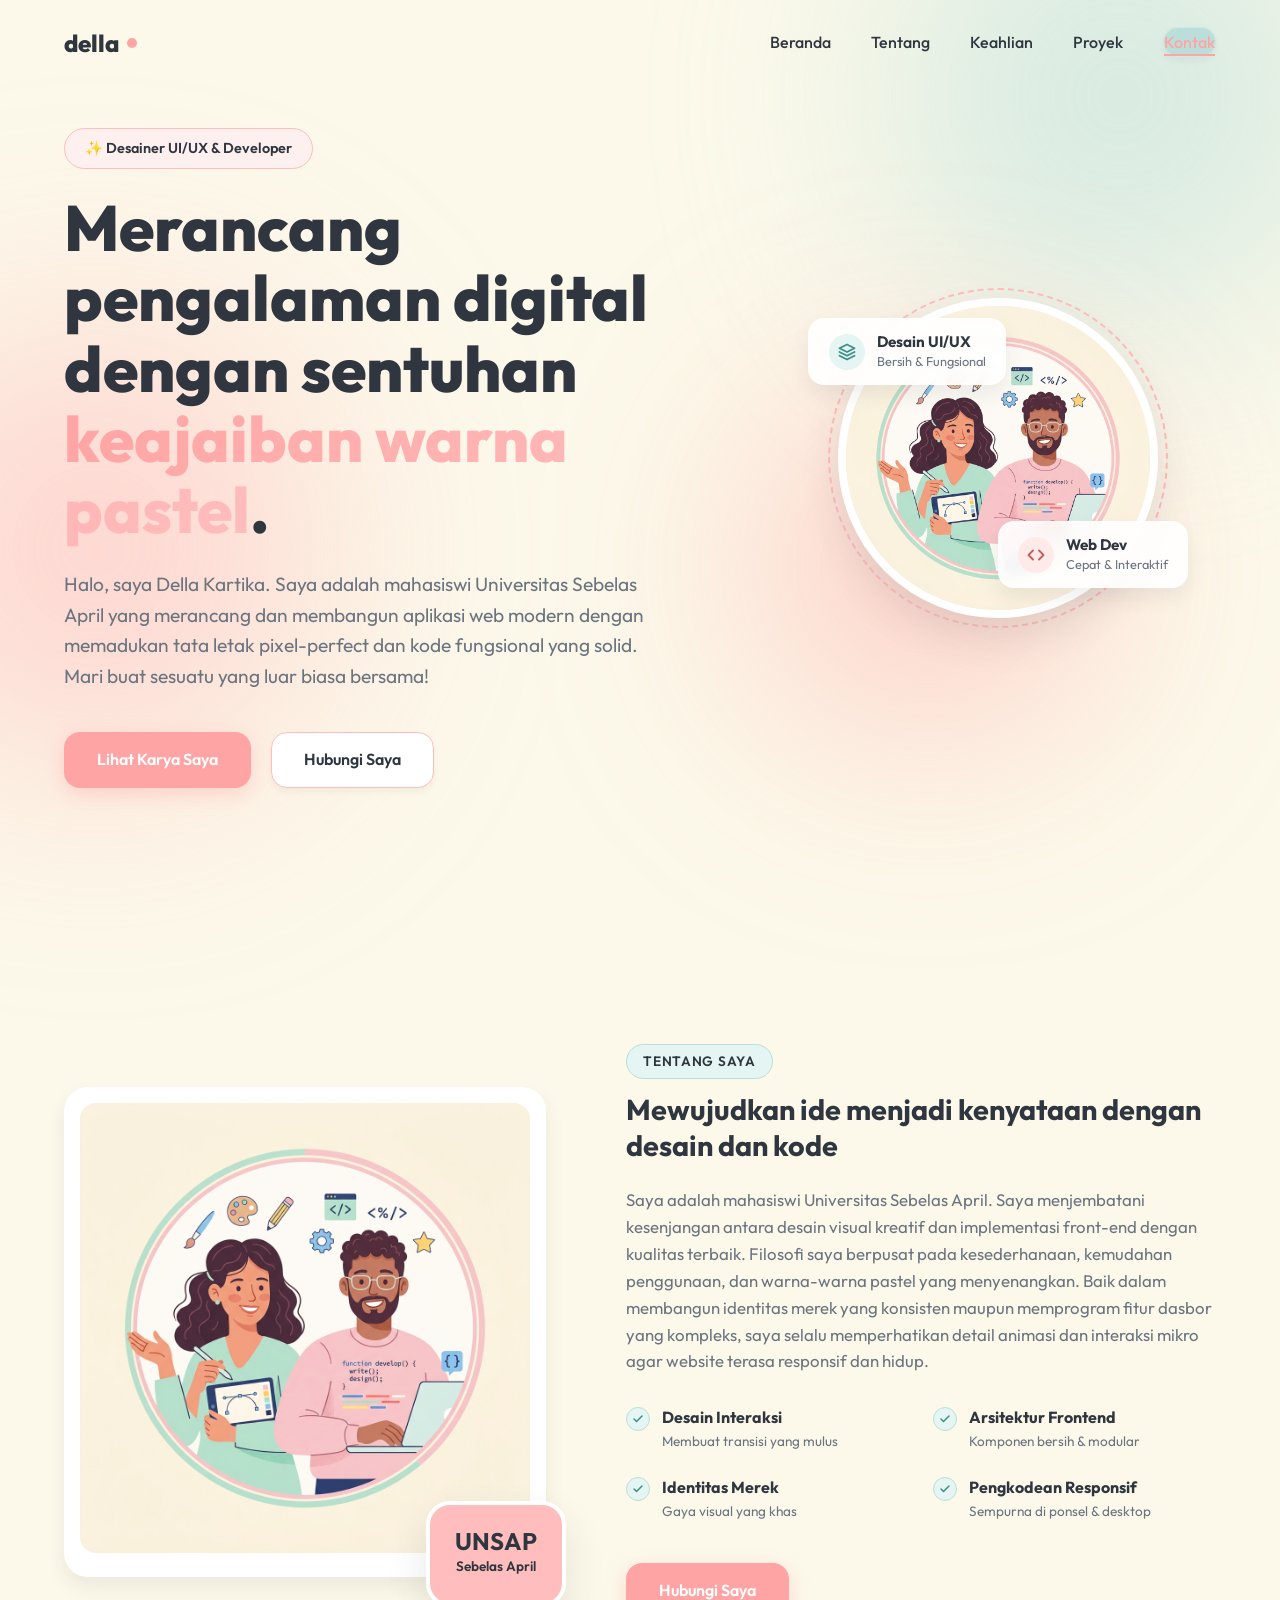
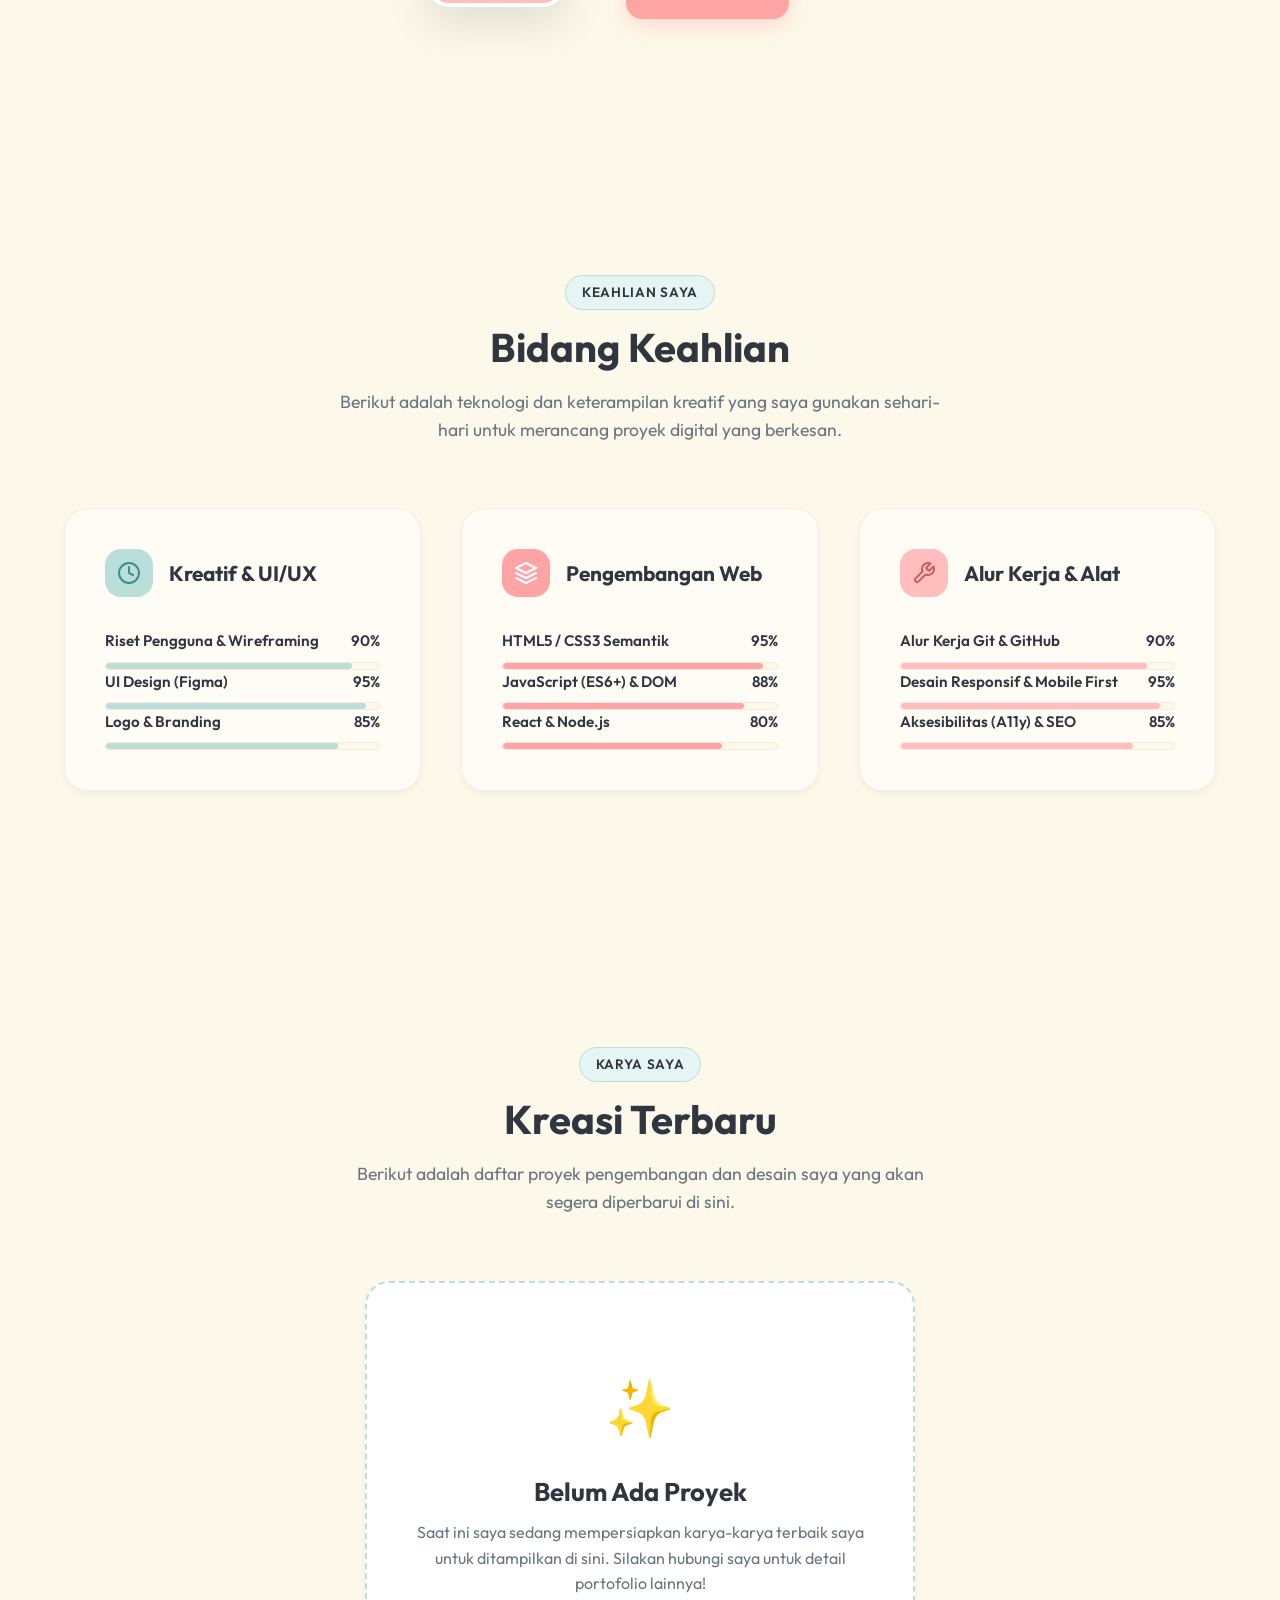
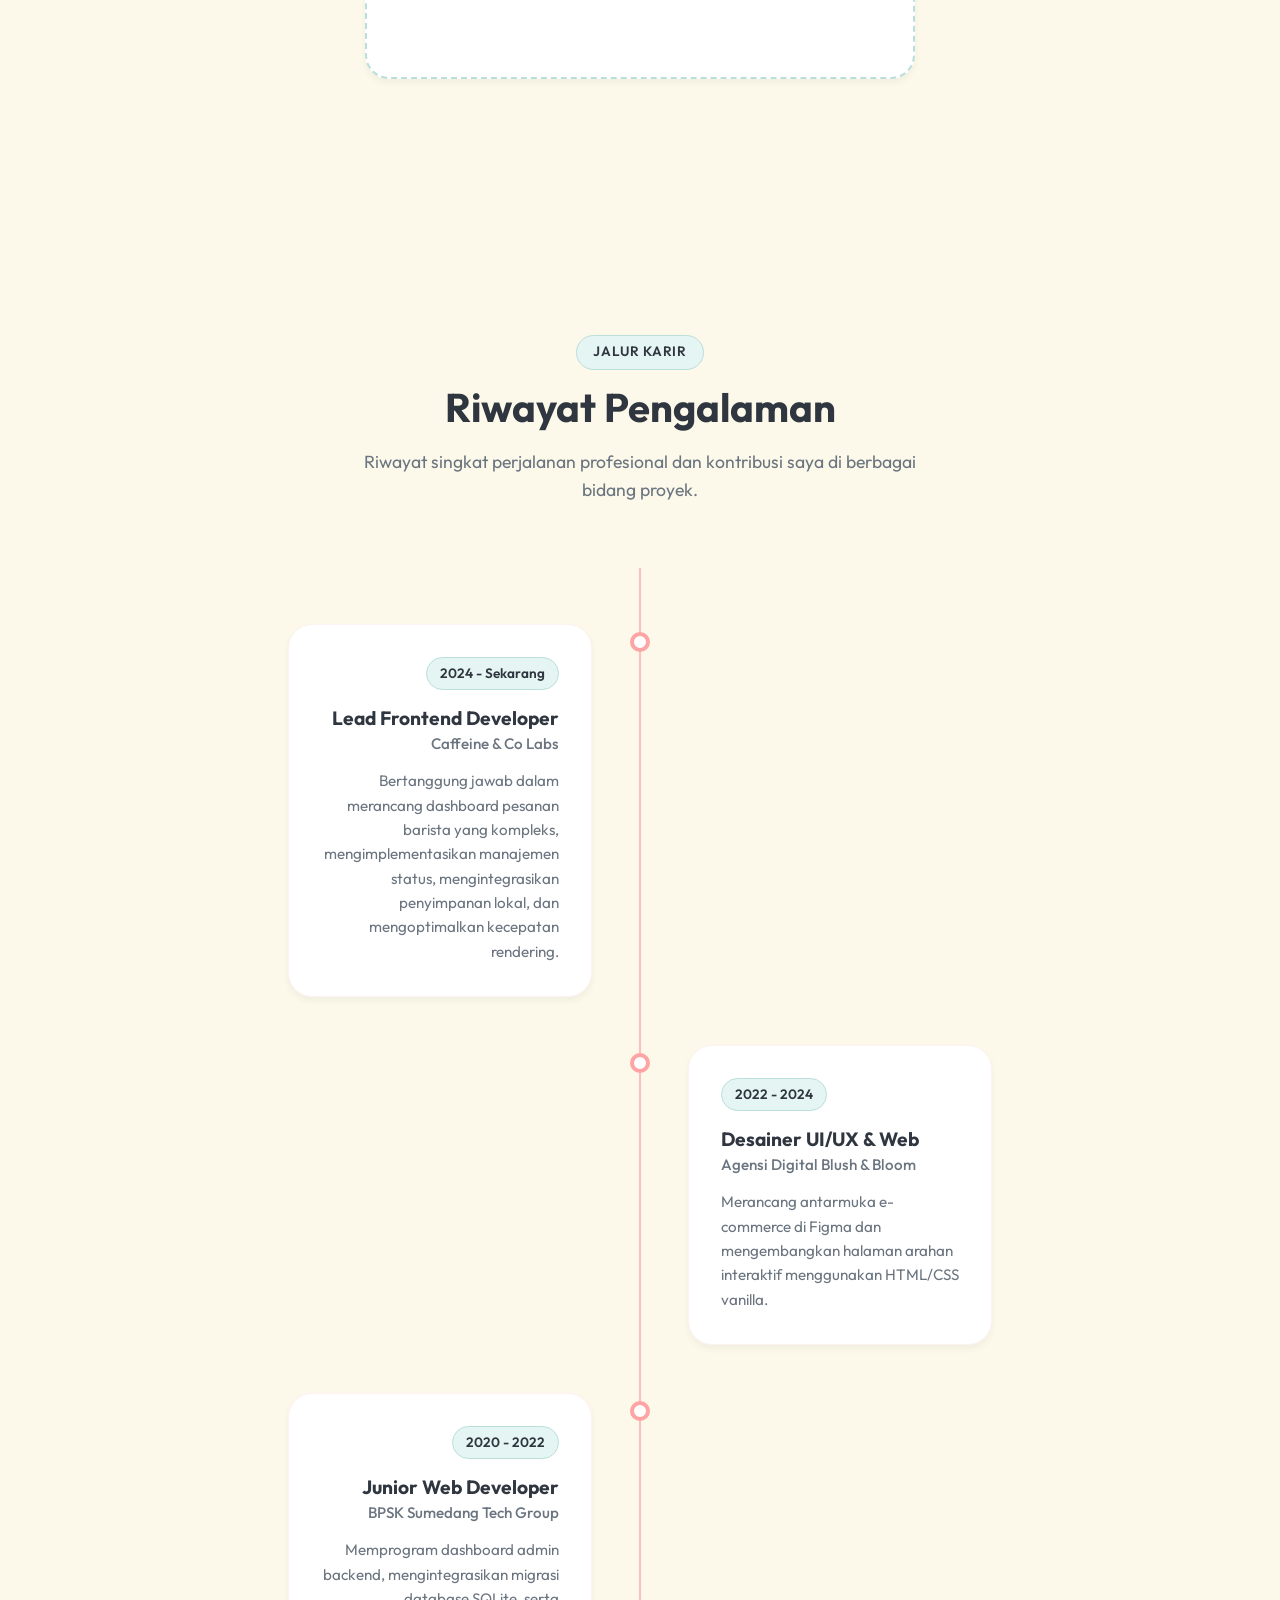
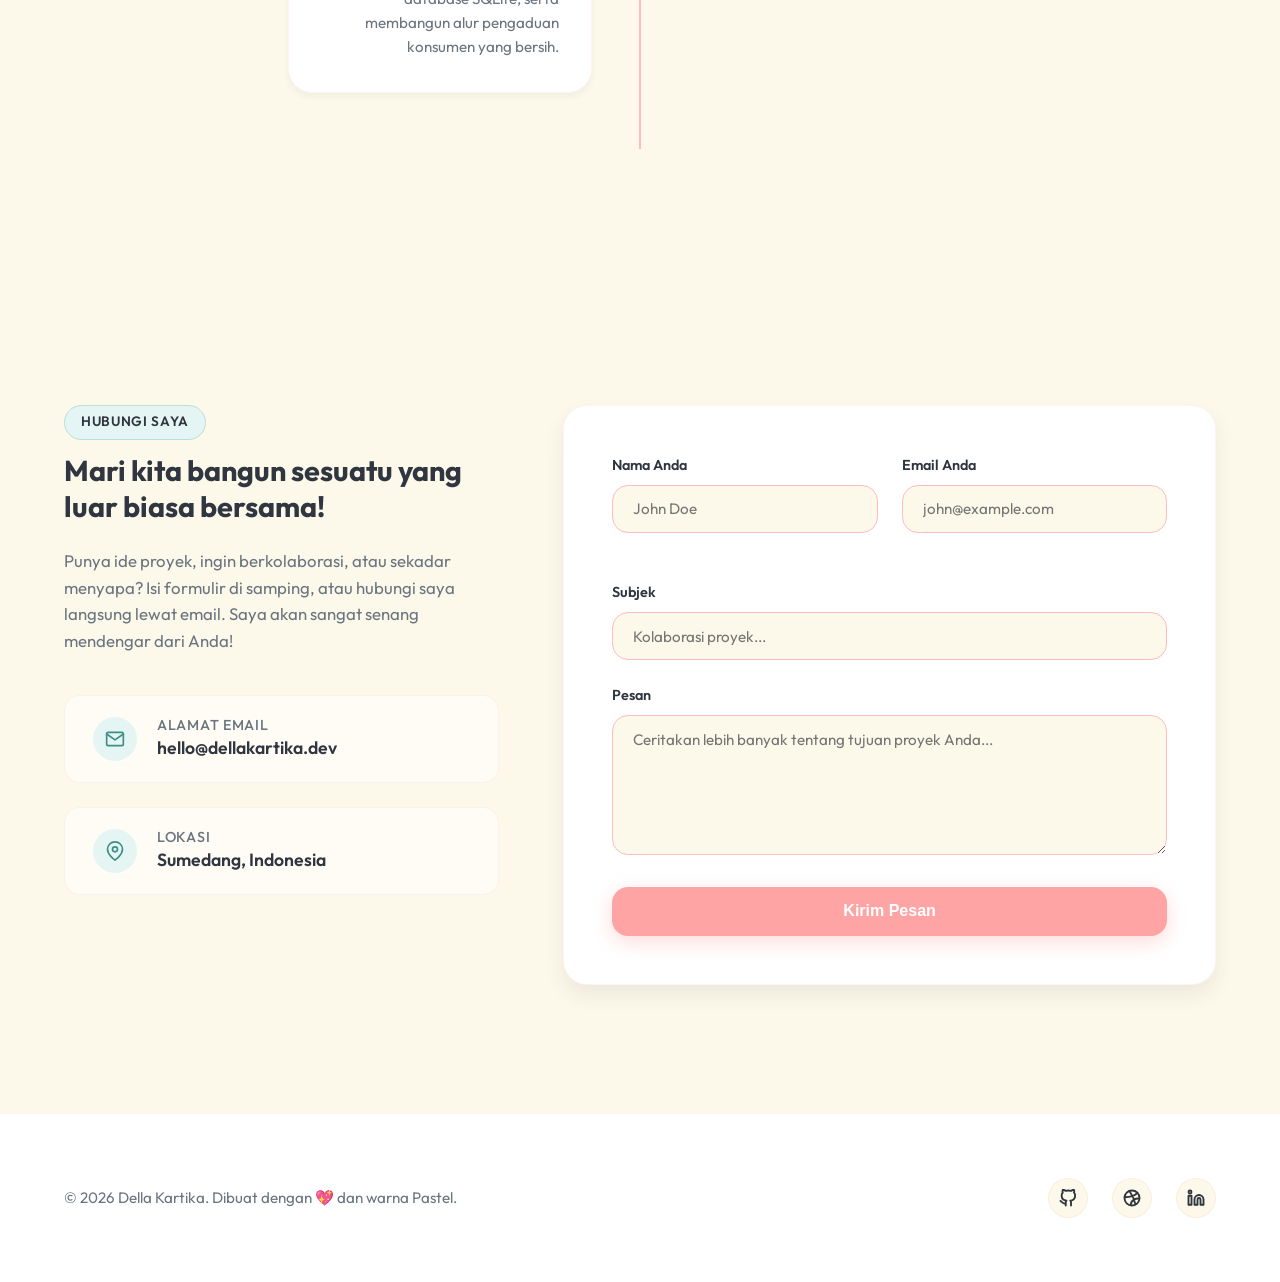
==== commit cb2d2139: "Update identitas, bahasa Indonesia, kosongkan project, dan sederhanakan panduan Figma" ====
--- a/pastel-portfolio/index.html
+++ b/pastel-portfolio/index.html
@@ -29,11 +29,11 @@
       
       <nav>
         <ul class="nav-links" id="nav-links">
-          <li class="nav-item"><a href="#home">Home</a></li>
-          <li class="nav-item"><a href="#about">About</a></li>
-          <li class="nav-item"><a href="#skill">Skill</a></li>
-          <li class="nav-item"><a href="#project">Project</a></li>
-          <li class="nav-item"><a href="#contact" class="nav-btn">Contact</a></li>
+          <li class="nav-item"><a href="#home">Beranda</a></li>
+          <li class="nav-item"><a href="#about">Tentang</a></li>
+          <li class="nav-item"><a href="#skill">Keahlian</a></li>
+          <li class="nav-item"><a href="#project">Proyek</a></li>
+          <li class="nav-item"><a href="#contact" class="nav-btn">Kontak</a></li>
         </ul>
       </nav>
       
@@ -52,12 +52,12 @@
     <div class="container">
       <div class="hero-grid">
         <div class="hero-text" id="hero-text">
-          <span class="hero-tag">✨ UI/UX Designer & Developer</span>
-          <h1 class="hero-title">Crafting digital experiences with a touch of <span class="accent">pastel magic</span>.</h1>
-          <p class="hero-desc">Hi, I'm Della. I design and build modern web applications that combine pixel-perfect layouts with solid, functional code. Let's make something amazing together!</p>
+          <span class="hero-tag">✨ Desainer UI/UX & Developer</span>
+          <h1 class="hero-title">Merancang pengalaman digital dengan sentuhan <span class="accent">keajaiban warna pastel</span>.</h1>
+          <p class="hero-desc">Halo, saya Della Kartika. Saya adalah mahasiswi Universitas Sebelas April yang merancang dan membangun aplikasi web modern dengan memadukan tata letak pixel-perfect dan kode fungsional yang solid. Mari buat sesuatu yang luar biasa bersama!</p>
           <div class="hero-cta">
-            <a href="#project" class="btn btn-primary">View My Work</a>
-            <a href="#contact" class="btn btn-secondary">Let's Chat</a>
+            <a href="#project" class="btn btn-primary">Lihat Karya Saya</a>
+            <a href="#contact" class="btn btn-secondary">Hubungi Saya</a>
           </div>
         </div>
         
@@ -72,8 +72,8 @@
                 <svg width="18" height="18" viewBox="0 0 24 24" fill="none" stroke="currentColor" stroke-width="2.5" stroke-linecap="round" stroke-linejoin="round"><polygon points="12 2 2 7 12 12 22 7 12 2"></polygon><polyline points="2 17 12 22 22 17"></polyline><polyline points="2 12 12 17 22 12"></polyline></svg>
               </div>
               <div class="card-info">
-                <h5>UI/UX Design</h5>
-                <p>Clean & Functional</p>
+                <h5>Desain UI/UX</h5>
+                <p>Bersih & Fungsional</p>
               </div>
             </div>
             
@@ -84,7 +84,7 @@
               </div>
               <div class="card-info">
                 <h5>Web Dev</h5>
-                <p>Fast & Interactive</p>
+                <p>Cepat & Interaktif</p>
               </div>
             </div>
             
@@ -103,16 +103,16 @@
             <!-- Reuse avatar for secondary illustration, styled as Polaroid photo -->
             <img src="assets/avatar.png" alt="Della Kartika working" class="about-img">
             <div class="about-badge">
-              <span class="num">5+</span>
-              <span class="txt">Years Experience</span>
+              <span class="num" style="font-size: 1.5rem; font-weight: 700;">UNSAP</span>
+              <span class="txt">Sebelas April</span>
             </div>
           </div>
         </div>
         
         <div class="about-content" id="about-content">
-          <span class="section-tag">About Me</span>
-          <h2 class="about-subtitle">Bringing ideas to life using design and code</h2>
-          <p class="about-p">I bridge the gap between creative visual designs and high-fidelity front-end implementations. My philosophy centers on simplicity, usability, and joyful colors. Whether establishing a cohesive brand identity or programming complex dashboard features, I pay close attention to animations and micro-interactions that make websites feel responsive and alive.</p>
+          <span class="section-tag">Tentang Saya</span>
+          <h2 class="about-subtitle">Mewujudkan ide menjadi kenyataan dengan desain dan kode</h2>
+          <p class="about-p">Saya adalah mahasiswi Universitas Sebelas April. Saya menjembatani kesenjangan antara desain visual kreatif dan implementasi front-end dengan kualitas terbaik. Filosofi saya berpusat pada kesederhanaan, kemudahan penggunaan, dan warna-warna pastel yang menyenangkan. Baik dalam membangun identitas merek yang konsisten maupun memprogram fitur dasbor yang kompleks, saya selalu memperhatikan detail animasi dan interaksi mikro agar website terasa responsif dan hidup.</p>
           
           <div class="about-details">
             <div class="detail-item">
@@ -120,8 +120,8 @@
                 <svg width="12" height="12" viewBox="0 0 24 24" fill="none" stroke="currentColor" stroke-width="3" stroke-linecap="round" stroke-linejoin="round"><polyline points="20 6 9 17 4 12"></polyline></svg>
               </div>
               <div class="detail-text">
-                <h4>Interaction Design</h4>
-                <p>Creating seamless transitions</p>
+                <h4>Desain Interaksi</h4>
+                <p>Membuat transisi yang mulus</p>
               </div>
             </div>
             
@@ -130,8 +130,8 @@
                 <svg width="12" height="12" viewBox="0 0 24 24" fill="none" stroke="currentColor" stroke-width="3" stroke-linecap="round" stroke-linejoin="round"><polyline points="20 6 9 17 4 12"></polyline></svg>
               </div>
               <div class="detail-text">
-                <h4>Frontend Architecture</h4>
-                <p>Clean, modular components</p>
+                <h4>Arsitektur Frontend</h4>
+                <p>Komponen bersih & modular</p>
               </div>
             </div>
             
@@ -140,8 +140,8 @@
                 <svg width="12" height="12" viewBox="0 0 24 24" fill="none" stroke="currentColor" stroke-width="3" stroke-linecap="round" stroke-linejoin="round"><polyline points="20 6 9 17 4 12"></polyline></svg>
               </div>
               <div class="detail-text">
-                <h4>Brand Identity</h4>
-                <p>Distinctive visual styles</p>
+                <h4>Identitas Merek</h4>
+                <p>Gaya visual yang khas</p>
               </div>
             </div>
             
@@ -150,13 +150,13 @@
                 <svg width="12" height="12" viewBox="0 0 24 24" fill="none" stroke="currentColor" stroke-width="3" stroke-linecap="round" stroke-linejoin="round"><polyline points="20 6 9 17 4 12"></polyline></svg>
               </div>
               <div class="detail-text">
-                <h4>Responsive Coding</h4>
-                <p>Perfect on mobile and desktop</p>
+                <h4>Pengkodean Responsif</h4>
+                <p>Sempurna di ponsel & desktop</p>
               </div>
             </div>
           </div>
           
-          <a href="#contact" class="btn btn-primary">Hire Me</a>
+          <a href="#contact" class="btn btn-primary">Hubungi Saya</a>
         </div>
       </div>
     </div>
@@ -166,9 +166,9 @@
   <section class="skill" id="skill">
     <div class="container">
       <div class="section-header" id="skill-header">
-        <span class="section-tag">My Toolbox</span>
-        <h2 class="section-title">Areas of Expertise</h2>
-        <p class="section-desc">Here are the technologies and creative skills I use daily to shape memorable digital projects.</p>
+        <span class="section-tag">Keahlian Saya</span>
+        <h2 class="section-title">Bidang Keahlian</h2>
+        <p class="section-desc">Berikut adalah teknologi dan keterampilan kreatif yang saya gunakan sehari-hari untuk merancang proyek digital yang berkesan.</p>
       </div>
       
       <div class="skill-grid">
@@ -178,12 +178,12 @@
             <div class="skill-icon mint">
               <svg width="24" height="24" viewBox="0 0 24 24" fill="none" stroke="#3d8f87" stroke-width="2" stroke-linecap="round" stroke-linejoin="round"><path d="M12 22C17.5228 22 22 17.5228 22 12C22 6.47715 17.5228 2 12 2C6.47715 2 2 6.47715 2 12C2 17.5228 6.47715 22 12 22Z"></path><path d="M12 6V12L16 14"></path></svg>
             </div>
-            <h3>Creative & UI/UX</h3>
+            <h3>Kreatif & UI/UX</h3>
           </div>
           <div class="skills-list">
             <div class="skill-bar-item">
               <div class="skill-info">
-                <span>User Research & Wireframing</span>
+                <span>Riset Pengguna & Wireframing</span>
                 <span>90%</span>
               </div>
               <div class="skill-progress-bg">
@@ -217,12 +217,12 @@
             <div class="skill-icon coral">
               <svg width="24" height="24" viewBox="0 0 24 24" fill="none" stroke="white" stroke-width="2" stroke-linecap="round" stroke-linejoin="round"><polygon points="12 2 2 7 12 12 22 7 12 2"></polygon><polyline points="2 17 12 22 22 17"></polyline><polyline points="2 12 12 17 22 12"></polyline></svg>
             </div>
-            <h3>Web Development</h3>
+            <h3>Pengembangan Web</h3>
           </div>
           <div class="skills-list">
             <div class="skill-bar-item">
               <div class="skill-info">
-                <span>HTML5 / Semantic CSS3</span>
+                <span>HTML5 / CSS3 Semantik</span>
                 <span>95%</span>
               </div>
               <div class="skill-progress-bg">
@@ -256,12 +256,12 @@
             <div class="skill-icon rose">
               <svg width="24" height="24" viewBox="0 0 24 24" fill="none" stroke="#c46060" stroke-width="2" stroke-linecap="round" stroke-linejoin="round"><path d="M14.7 6.3a1 1 0 0 0 0 1.4l1.6 1.6a1 1 0 0 0 1.4 0l3.77-3.77a6 6 0 0 1-7.94 7.94l-6.91 6.91a2.12 2.12 0 0 1-3-3l6.91-6.91a6 6 0 0 1 7.94-7.94l-3.76 3.76z"></path></svg>
             </div>
-            <h3>Workflow & Tools</h3>
+            <h3>Alur Kerja & Alat</h3>
           </div>
           <div class="skills-list">
             <div class="skill-bar-item">
               <div class="skill-info">
-                <span>Git & GitHub Workflows</span>
+                <span>Alur Kerja Git & GitHub</span>
                 <span>90%</span>
               </div>
               <div class="skill-progress-bg">
@@ -270,7 +270,7 @@
             </div>
             <div class="skill-bar-item">
               <div class="skill-info">
-                <span>Responsive & Mobile First</span>
+                <span>Desain Responsif & Mobile First</span>
                 <span>95%</span>
               </div>
               <div class="skill-progress-bg">
@@ -279,7 +279,7 @@
             </div>
             <div class="skill-bar-item">
               <div class="skill-info">
-                <span>A11y (Accessibility) & SEO</span>
+                <span>Aksesibilitas (A11y) & SEO</span>
                 <span>85%</span>
               </div>
               <div class="skill-progress-bg">
@@ -296,129 +296,19 @@
   <section class="project" id="project">
     <div class="container">
       <div class="section-header" id="project-header">
-        <span class="section-tag">My Work</span>
-        <h2 class="section-title">Recent Creations</h2>
-        <p class="section-desc">Take a look at a curated selection of designs and frontend projects that highlight my technical skills and visual direction.</p>
+        <span class="section-tag">Karya Saya</span>
+        <h2 class="section-title">Kreasi Terbaru</h2>
+        <p class="section-desc">Berikut adalah daftar proyek pengembangan dan desain saya yang akan segera diperbarui di sini.</p>
       </div>
       
-      <!-- Project Filter Buttons -->
-      <ul class="project-filters" id="project-filters">
-        <li><button class="filter-btn active" data-filter="all">All Project</button></li>
-        <li><button class="filter-btn" data-filter="web">Web App</button></li>
-        <li><button class="filter-btn" data-filter="design">UI/UX Design</button></li>
-        <li><button class="filter-btn" data-filter="brand">Branding</button></li>
-      </ul>
-      
-      <!-- Projects Grid -->
-      <div class="projects-grid" id="projects-grid">
-        
-        <!-- Project 1 -->
-        <div class="project-card" data-category="web" data-id="1">
-          <div class="project-img-container">
-            <img src="assets/project_dashboard.png" alt="Midnight Roast Order Dashboard" class="project-img">
-            <div class="project-overlay">
-              <div class="project-view-btn">
-                <svg width="20" height="20" viewBox="0 0 24 24" fill="none" stroke="currentColor" stroke-width="2.5" stroke-linecap="round" stroke-linejoin="round"><path d="M1 12s4-8 11-8 11 8 11 8-4 8-11 8-11-8-11-8z"></path><circle cx="12" cy="12" r="3"></circle></svg>
-              </div>
-            </div>
-          </div>
-          <div class="project-content">
-            <span class="project-category">Web App</span>
-            <h3 class="project-card-title">Midnight Roast Manager</h3>
-            <div class="project-tags">
-              <span class="project-tag">HTML/CSS</span>
-              <span class="project-tag">JavaScript</span>
-              <span class="project-tag">Local Storage</span>
-            </div>
-          </div>
-        </div>
-
-        <!-- Project 2 -->
-        <div class="project-card" data-category="brand" data-id="2">
-          <div class="project-img-container">
-            <!-- Generate a beautiful CSS pattern or use default image -->
-            <img src="assets/project_dashboard.png" alt="Caffeine & Co Branding" class="project-img" style="filter: hue-rotate(120deg) saturate(0.85);">
-            <div class="project-overlay">
-              <div class="project-view-btn">
-                <svg width="20" height="20" viewBox="0 0 24 24" fill="none" stroke="currentColor" stroke-width="2.5" stroke-linecap="round" stroke-linejoin="round"><path d="M1 12s4-8 11-8 11 8 11 8-4 8-11 8-11-8-11-8z"></path><circle cx="12" cy="12" r="3"></circle></svg>
-              </div>
-            </div>
-          </div>
-          <div class="project-content">
-            <span class="project-category">Branding</span>
-            <h3 class="project-card-title">Caffeine & Co Brand Identity</h3>
-            <div class="project-tags">
-              <span class="project-tag">Logo Design</span>
-              <span class="project-tag">Typography</span>
-              <span class="project-tag">Color System</span>
-            </div>
-          </div>
-        </div>
-
-        <!-- Project 3 -->
-        <div class="project-card" data-category="design" data-id="3">
-          <div class="project-img-container">
-            <img src="assets/project_dashboard.png" alt="Blush & Bloom App Mockup" class="project-img" style="filter: hue-rotate(240deg) saturate(0.8);">
-            <div class="project-overlay">
-              <div class="project-view-btn">
-                <svg width="20" height="20" viewBox="0 0 24 24" fill="none" stroke="currentColor" stroke-width="2.5" stroke-linecap="round" stroke-linejoin="round"><path d="M1 12s4-8 11-8 11 8 11 8-4 8-11 8-11-8-11-8z"></path><circle cx="12" cy="12" r="3"></circle></svg>
-              </div>
-            </div>
-          </div>
-          <div class="project-content">
-            <span class="project-category">UI/UX Design</span>
-            <h3 class="project-card-title">Blush & Bloom Marketplace</h3>
-            <div class="project-tags">
-              <span class="project-tag">User Research</span>
-              <span class="project-tag">Figma Prototype</span>
-              <span class="project-tag">Visual Theme</span>
-            </div>
-          </div>
-        </div>
-
-        <!-- Project 4 -->
-        <div class="project-card" data-category="design" data-id="4">
-          <div class="project-img-container">
-            <img src="assets/project_dashboard.png" alt="PickMie Mobile App Design" class="project-img" style="filter: hue-rotate(60deg) saturate(1.2);">
-            <div class="project-overlay">
-              <div class="project-view-btn">
-                <svg width="20" height="20" viewBox="0 0 24 24" fill="none" stroke="currentColor" stroke-width="2.5" stroke-linecap="round" stroke-linejoin="round"><path d="M1 12s4-8 11-8 11 8 11 8-4 8-11 8-11-8-11-8z"></path><circle cx="12" cy="12" r="3"></circle></svg>
-              </div>
-            </div>
-          </div>
-          <div class="project-content">
-            <span class="project-category">UI/UX Design</span>
-            <h3 class="project-card-title">PickMie Ordering Prototype</h3>
-            <div class="project-tags">
-              <span class="project-tag">Mobile App UX</span>
-              <span class="project-tag">Micro-interaction</span>
-              <span class="project-tag">Branding</span>
-            </div>
-          </div>
-        </div>
-
-        <!-- Project 5 -->
-        <div class="project-card" data-category="web" data-id="5">
-          <div class="project-img-container">
-            <img src="assets/project_dashboard.png" alt="BPSK Sumedang App" class="project-img" style="filter: saturate(0.4) brightness(1.1);">
-            <div class="project-overlay">
-              <div class="project-view-btn">
-                <svg width="20" height="20" viewBox="0 0 24 24" fill="none" stroke="currentColor" stroke-width="2.5" stroke-linecap="round" stroke-linejoin="round"><path d="M1 12s4-8 11-8 11 8 11 8-4 8-11 8-11-8-11-8z"></path><circle cx="12" cy="12" r="3"></circle></svg>
-              </div>
-            </div>
-          </div>
-          <div class="project-content">
-            <span class="project-category">Web App</span>
-            <h3 class="project-card-title">BPSK Archiving System</h3>
-            <div class="project-tags">
-              <span class="project-tag">Responsive Grid</span>
-              <span class="project-tag">Data Visualization</span>
-              <span class="project-tag">SQLite</span>
-            </div>
-          </div>
-        </div>
-
-      </div>
+      <!-- Projects Empty State -->
+      <div class="projects-empty" id="projects-empty">
+        <div class="empty-icon">✨</div>
+        <h3>Belum Ada Proyek</h3>
+        <p>Saat ini saya sedang mempersiapkan karya-karya terbaik saya untuk ditampilkan di sini. Silakan hubungi saya untuk detail portofolio lainnya!</p>
+      </div>
+    </div>
+  </section>
     </div>
   </section>
 
@@ -426,9 +316,9 @@
   <section class="experience" id="experience">
     <div class="container">
       <div class="section-header" id="experience-header">
-        <span class="section-tag">Career path</span>
-        <h2 class="section-title">Professional Timeline</h2>
-        <p class="section-desc">A brief history of my career roles, milestones, and contributions to various product teams.</p>
+        <span class="section-tag">Jalur Karir</span>
+        <h2 class="section-title">Riwayat Pengalaman</h2>
+        <p class="section-desc">Riwayat singkat perjalanan profesional dan kontribusi saya di berbagai bidang proyek.</p>
       </div>
       
       <div class="timeline">
@@ -437,10 +327,10 @@
         <div class="timeline-item timeline-item-left" id="timeline-item-1">
           <div class="timeline-dot"></div>
           <div class="timeline-content">
-            <span class="timeline-date">2024 - Present</span>
+            <span class="timeline-date">2024 - Sekarang</span>
             <h3 class="timeline-title">Lead Frontend Developer</h3>
             <h4 class="timeline-company">Caffeine & Co Labs</h4>
-            <p class="timeline-desc">Responsible for creating complex barista order dashboards, implementing state management, integrating local storage caching, and optimizing rendering speed.</p>
+            <p class="timeline-desc">Bertanggung jawab dalam merancang dashboard pesanan barista yang kompleks, mengimplementasikan manajemen status, mengintegrasikan penyimpanan lokal, dan mengoptimalkan kecepatan rendering.</p>
           </div>
         </div>
 
@@ -449,9 +339,9 @@
           <div class="timeline-dot"></div>
           <div class="timeline-content">
             <span class="timeline-date">2022 - 2024</span>
-            <h3 class="timeline-title">UI/UX & Web Designer</h3>
-            <h4 class="timeline-company">Blush & Bloom Digital Agency</h4>
-            <p class="timeline-desc">Designed e-commerce client experiences in Figma and coded premium animated landing pages using vanilla HTML/CSS and interactions.</p>
+            <h3 class="timeline-title">Desainer UI/UX & Web</h3>
+            <h4 class="timeline-company">Agensi Digital Blush & Bloom</h4>
+            <p class="timeline-desc">Merancang antarmuka e-commerce di Figma dan mengembangkan halaman arahan interaktif menggunakan HTML/CSS vanilla.</p>
           </div>
         </div>
 
@@ -462,7 +352,7 @@
             <span class="timeline-date">2020 - 2022</span>
             <h3 class="timeline-title">Junior Web Developer</h3>
             <h4 class="timeline-company">BPSK Sumedang Tech Group</h4>
-            <p class="timeline-desc">Programmed backend administrative dashboards, integrated SQLite database migrations, and built clean consumer complaints filing workflows.</p>
+            <p class="timeline-desc">Memprogram dashboard admin backend, mengintegrasikan migrasi database SQLite, serta membangun alur pengaduan konsumen yang bersih.</p>
           </div>
         </div>
 
@@ -475,9 +365,9 @@
     <div class="container">
       <div class="contact-grid">
         <div class="contact-info" id="contact-info">
-          <span class="section-tag">Get in Touch</span>
-          <h2 class="contact-subtitle">Let's build something beautiful together!</h2>
-          <p class="contact-p">Have a project idea, want to collaborate, or just want to say hello? Fill out the form, or drop me an email directly. I'd love to hear from you!</p>
+          <span class="section-tag">Hubungi Saya</span>
+          <h2 class="contact-subtitle">Mari kita bangun sesuatu yang luar biasa bersama!</h2>
+          <p class="contact-p">Punya ide proyek, ingin berkolaborasi, atau sekadar menyapa? Isi formulir di samping, atau hubungi saya langsung lewat email. Saya akan sangat senang mendengar dari Anda!</p>
           
           <div class="contact-cards">
             <div class="contact-info-card">
@@ -485,7 +375,7 @@
                 <svg width="20" height="20" viewBox="0 0 24 24" fill="none" stroke="currentColor" stroke-width="2" stroke-linecap="round" stroke-linejoin="round"><path d="M4 4h16c1.1 0 2 .9 2 2v12c0 1.1-.9 2-2 2H4c-1.1 0-2-.9-2-2V6c0-1.1.9-2 2-2z"></path><polyline points="22,6 12,13 2,6"></polyline></svg>
               </div>
               <div class="contact-info-text">
-                <h4>Email Address</h4>
+                <h4>Alamat Email</h4>
                 <p>hello@dellakartika.dev</p>
               </div>
             </div>
@@ -495,8 +385,8 @@
                 <svg width="20" height="20" viewBox="0 0 24 24" fill="none" stroke="currentColor" stroke-width="2" stroke-linecap="round" stroke-linejoin="round"><path d="M21 10c0 7-9 13-9 13s-9-6-9-13a9 9 0 0 1 18 0z"></path><circle cx="12" cy="10" r="3"></circle></svg>
               </div>
               <div class="contact-info-text">
-                <h4>Based In</h4>
-                <p>Jakarta, Indonesia</p>
+                <h4>Lokasi</h4>
+                <p>Sumedang, Indonesia</p>
               </div>
             </div>
           </div>
@@ -506,26 +396,26 @@
           <form id="contact-form">
             <div class="form-row">
               <div class="form-group">
-                <label for="name">Your Name</label>
+                <label for="name">Nama Anda</label>
                 <input type="text" id="name" class="form-control" placeholder="John Doe" required>
               </div>
               <div class="form-group">
-                <label for="email">Your Email</label>
+                <label for="email">Email Anda</label>
                 <input type="email" id="email" class="form-control" placeholder="john@example.com" required>
               </div>
             </div>
             
             <div class="form-group">
-              <label for="subject">Subject</label>
-              <input type="text" id="subject" class="form-control" placeholder="Project collaboration..." required>
+              <label for="subject">Subjek</label>
+              <input type="text" id="subject" class="form-control" placeholder="Kolaborasi proyek..." required>
             </div>
             
             <div class="form-group">
-              <label for="message">Message</label>
-              <textarea id="message" class="form-control" placeholder="Tell me more about your project goals..." required></textarea>
-            </div>
-            
-            <button type="submit" class="btn btn-primary" style="width: 100%;">Send Message</button>
+              <label for="message">Pesan</label>
+              <textarea id="message" class="form-control" placeholder="Ceritakan lebih banyak tentang tujuan proyek Anda..." required></textarea>
+            </div>
+            
+            <button type="submit" class="btn btn-primary" style="width: 100%;">Kirim Pesan</button>
           </form>
         </div>
       </div>
@@ -536,7 +426,7 @@
   <footer>
     <div class="container">
       <div class="footer-content">
-        <p class="footer-copy">&copy; 2026 Della Kartika. Made with 💖 and Pastel colors.</p>
+        <p class="footer-copy">&copy; 2026 Della Kartika. Dibuat dengan 💖 dan warna Pastel.</p>
         
         <ul class="social-links">
           <li>
@@ -572,16 +462,16 @@
         </div>
         <div class="modal-meta">
           <div class="modal-info">
-            <h4>Description</h4>
-            <p id="modal-desc">Project description goes here...</p>
+            <h4>Deskripsi</h4>
+            <p id="modal-desc">Deskripsi proyek akan tampil di sini...</p>
           </div>
           <div class="modal-sidebar">
             <div class="modal-sidebar-box">
-              <h5>Technologies</h5>
+              <h5>Teknologi</h5>
               <div class="modal-tech-list" id="modal-tech-list">
                 <!-- Tech tags injected dynamically -->
               </div>
-              <a href="#" class="modal-link-btn" id="modal-link" target="_blank">Launch App</a>
+              <a href="#" class="modal-link-btn" id="modal-link" target="_blank">Kunjungi Aplikasi</a>
             </div>
           </div>
         </div>
@@ -596,8 +486,8 @@
         <svg width="12" height="12" viewBox="0 0 24 24" fill="none" stroke="currentColor" stroke-width="3" stroke-linecap="round" stroke-linejoin="round"><polyline points="20 6 9 17 4 12"></polyline></svg>
       </div>
       <div class="toast-content">
-        <h5>Message Sent!</h5>
-        <p>Thank you. I will reply to you soon.</p>
+        <h5>Pesan Terkirim!</h5>
+        <p>Terima kasih. Saya akan segera membalas pesan Anda.</p>
       </div>
     </div>
   </div>
--- a/pastel-portfolio/style.css
+++ b/pastel-portfolio/style.css
@@ -754,6 +754,43 @@
   display: grid;
   grid-template-columns: repeat(auto-fill, minmax(350px, 1fr));
   gap: 2rem;
+}
+
+.projects-empty {
+  grid-column: 1 / -1;
+  text-align: center;
+  padding: 5rem 2rem;
+  background: var(--color-white);
+  border-radius: var(--border-radius-lg);
+  border: 2px dashed var(--color-mint);
+  max-width: 550px;
+  margin: 1rem auto 0 auto;
+  box-shadow: var(--shadow-sm);
+  transition: transform var(--transition-normal), border-color var(--transition-normal);
+}
+
+.projects-empty:hover {
+  transform: translateY(-5px);
+  border-color: var(--color-rose);
+}
+
+.projects-empty .empty-icon {
+  font-size: 3.5rem;
+  margin-bottom: 1.5rem;
+  animation: float-vertical 3s ease-in-out infinite alternate;
+}
+
+.projects-empty h3 {
+  font-family: 'Outfit', sans-serif;
+  font-size: 1.6rem;
+  color: var(--color-text-dark);
+  margin-bottom: 0.75rem;
+}
+
+.projects-empty p {
+  color: var(--color-text-muted);
+  font-size: 1rem;
+  line-height: 1.6;
 }
 
 .project-card {
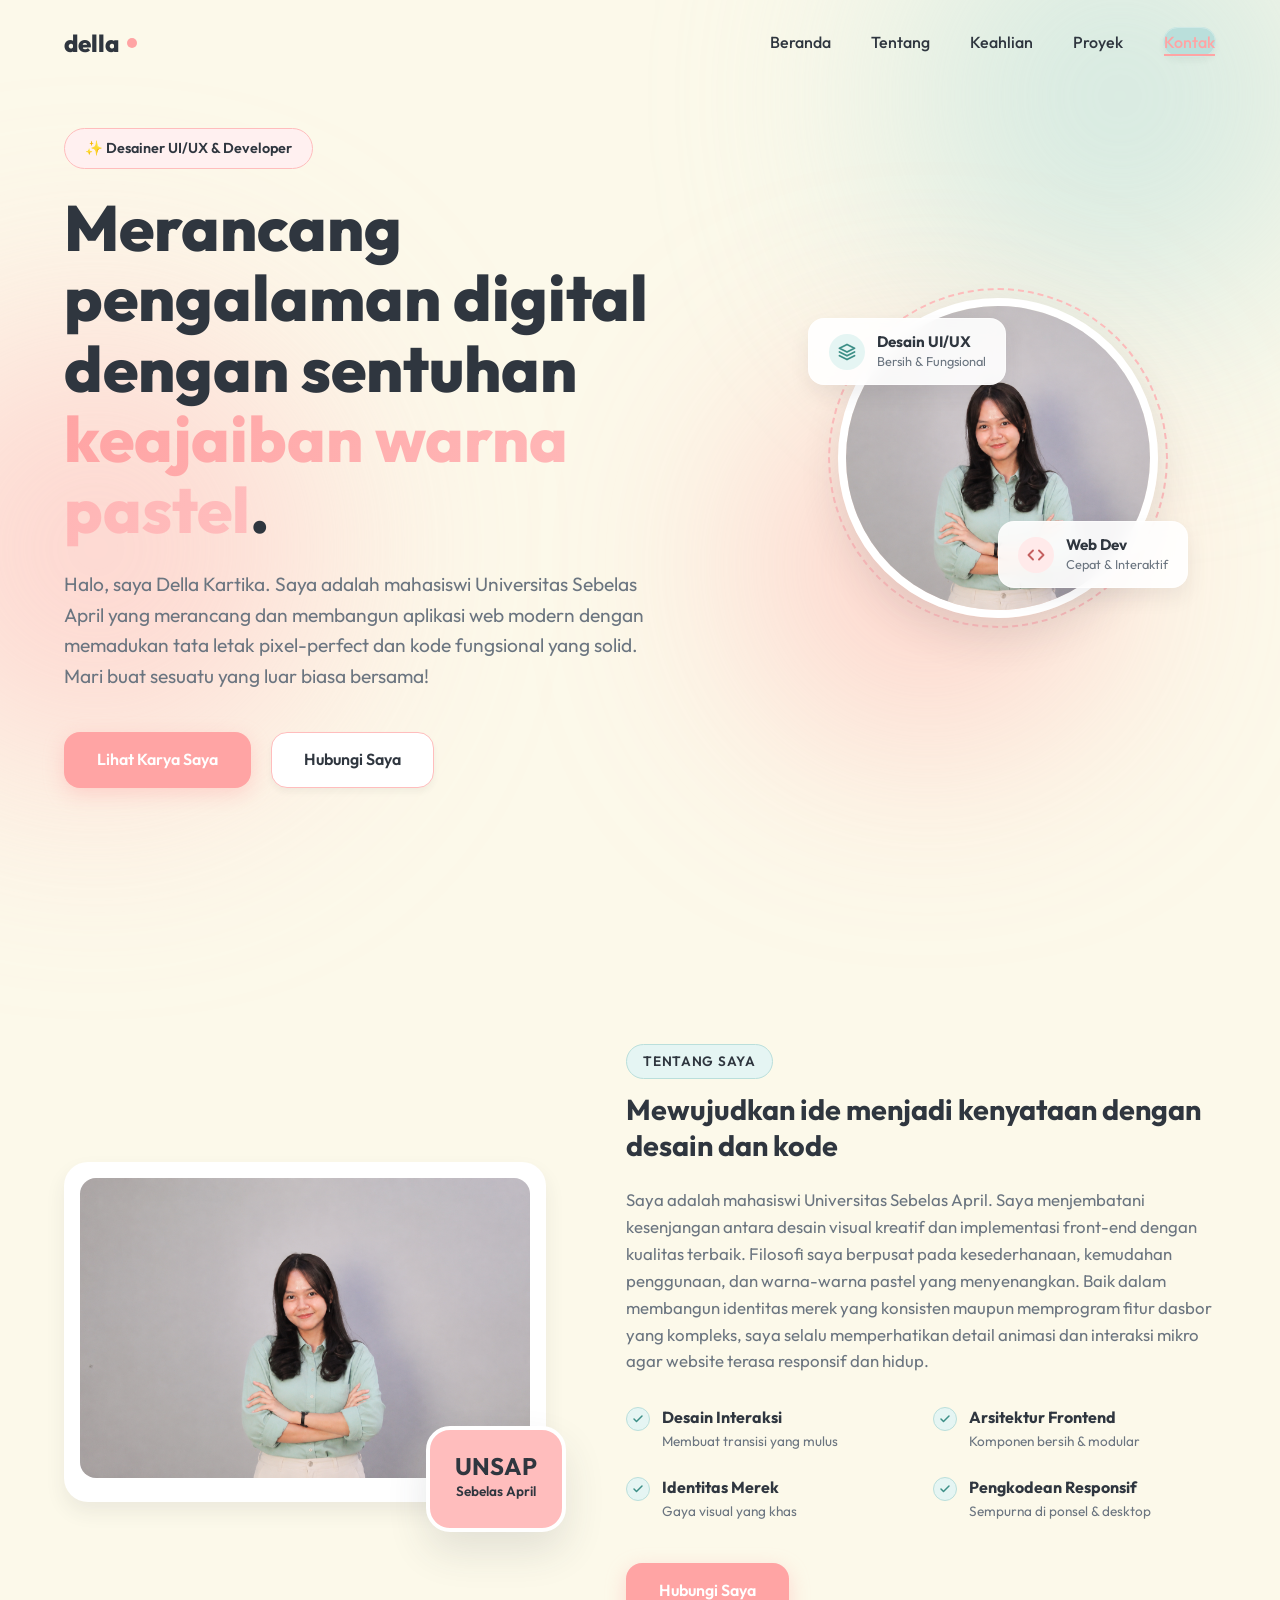
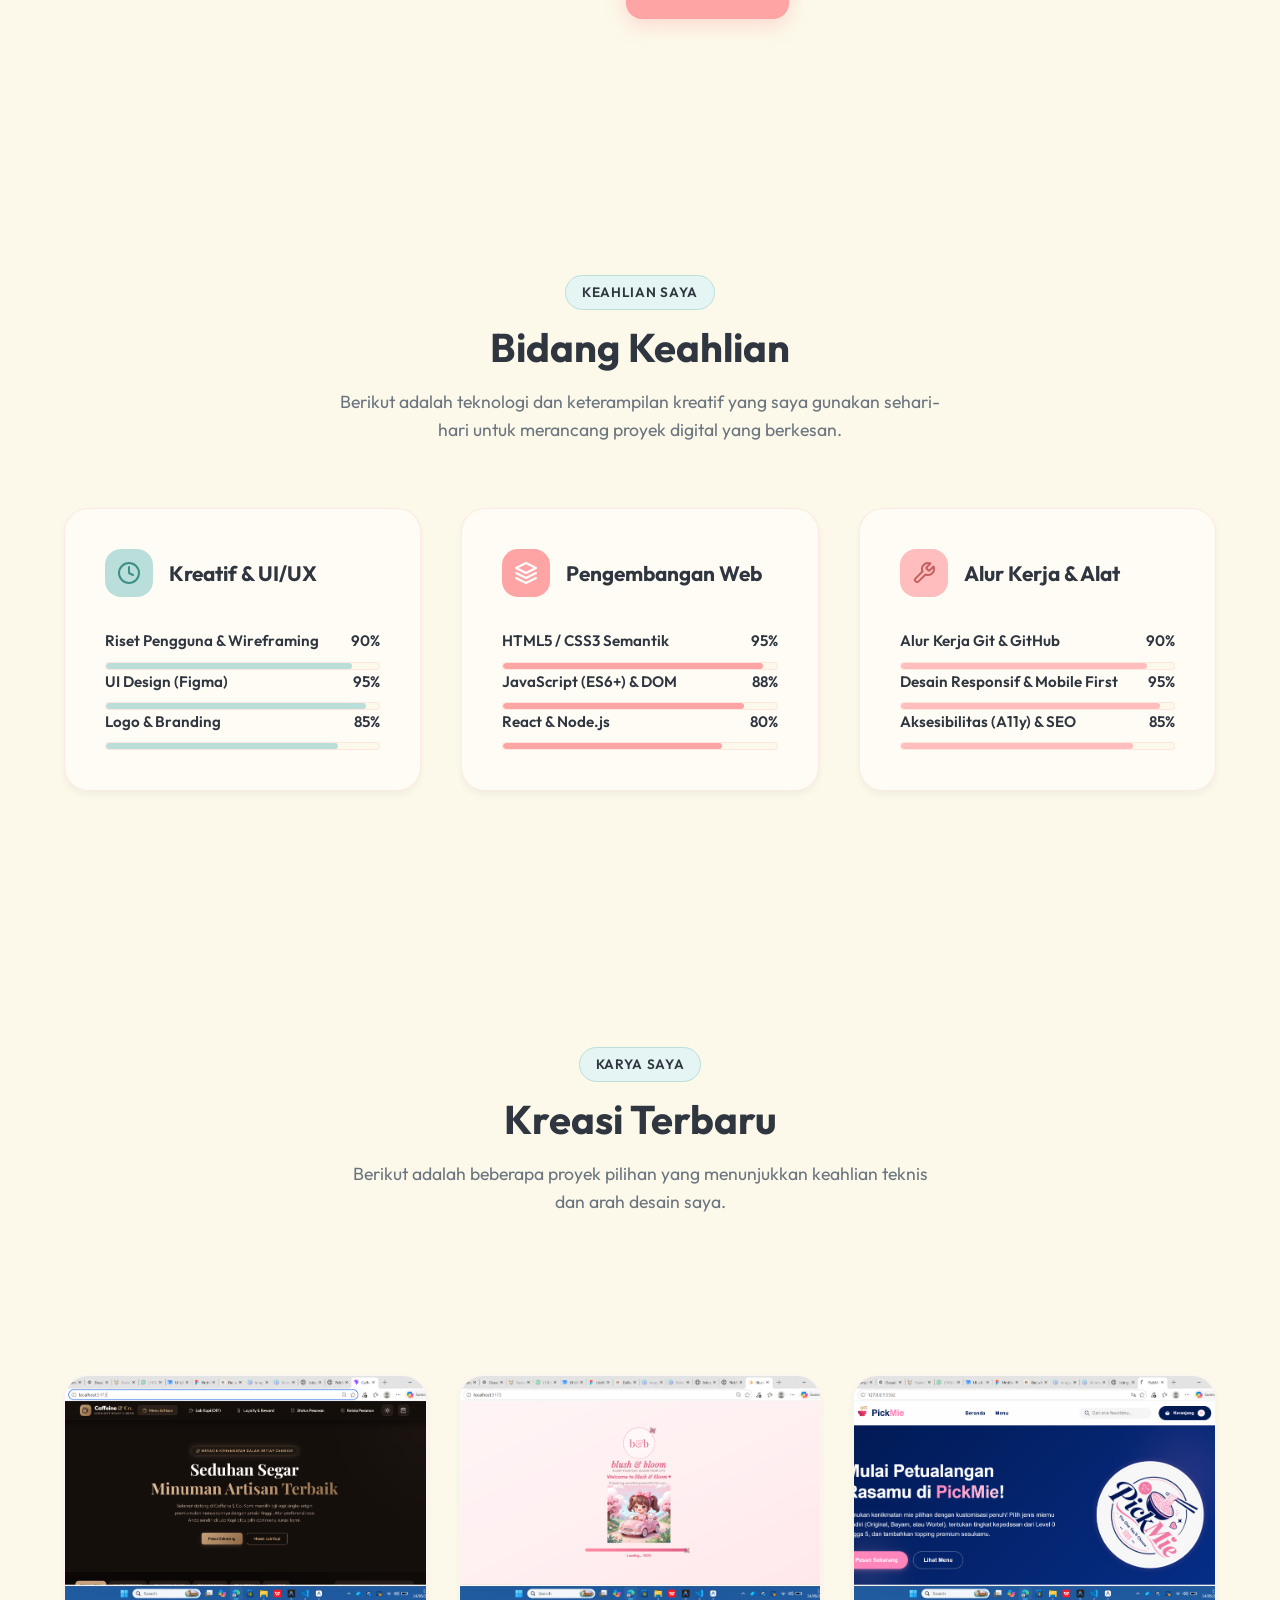
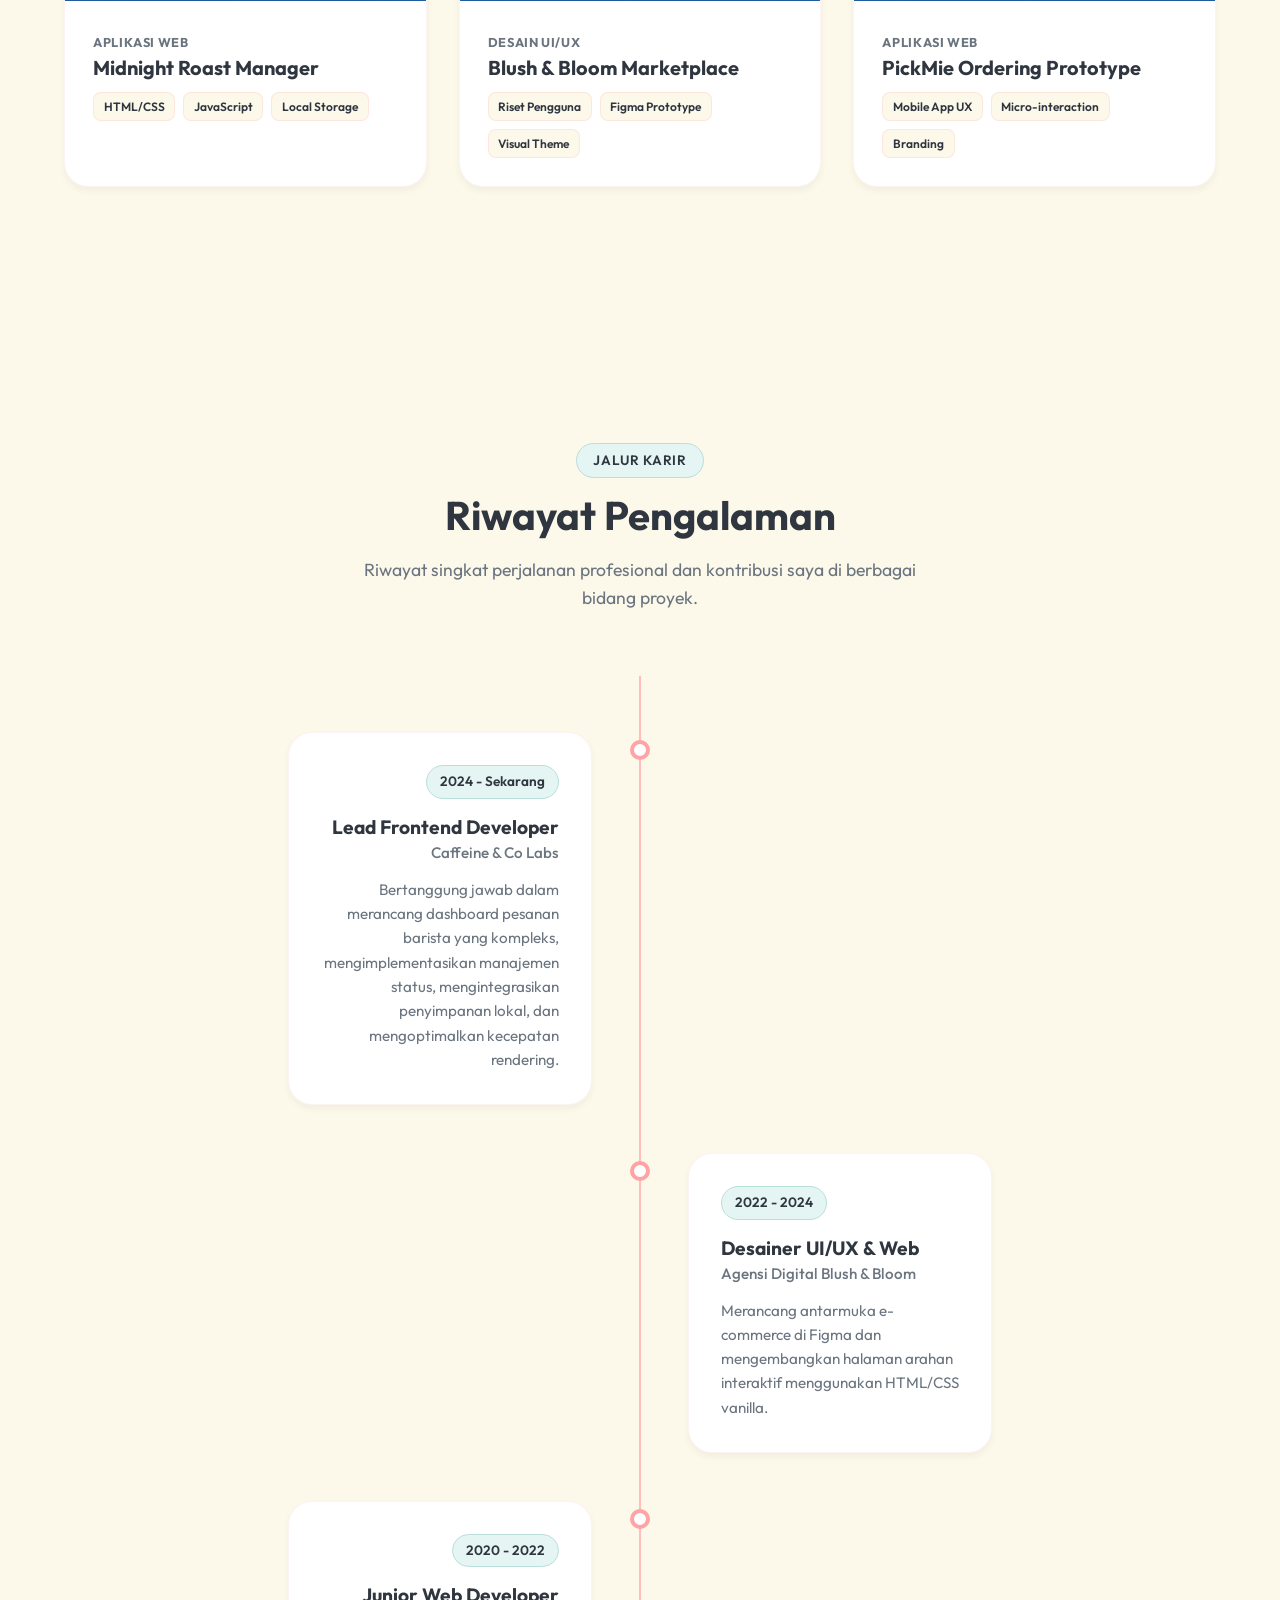
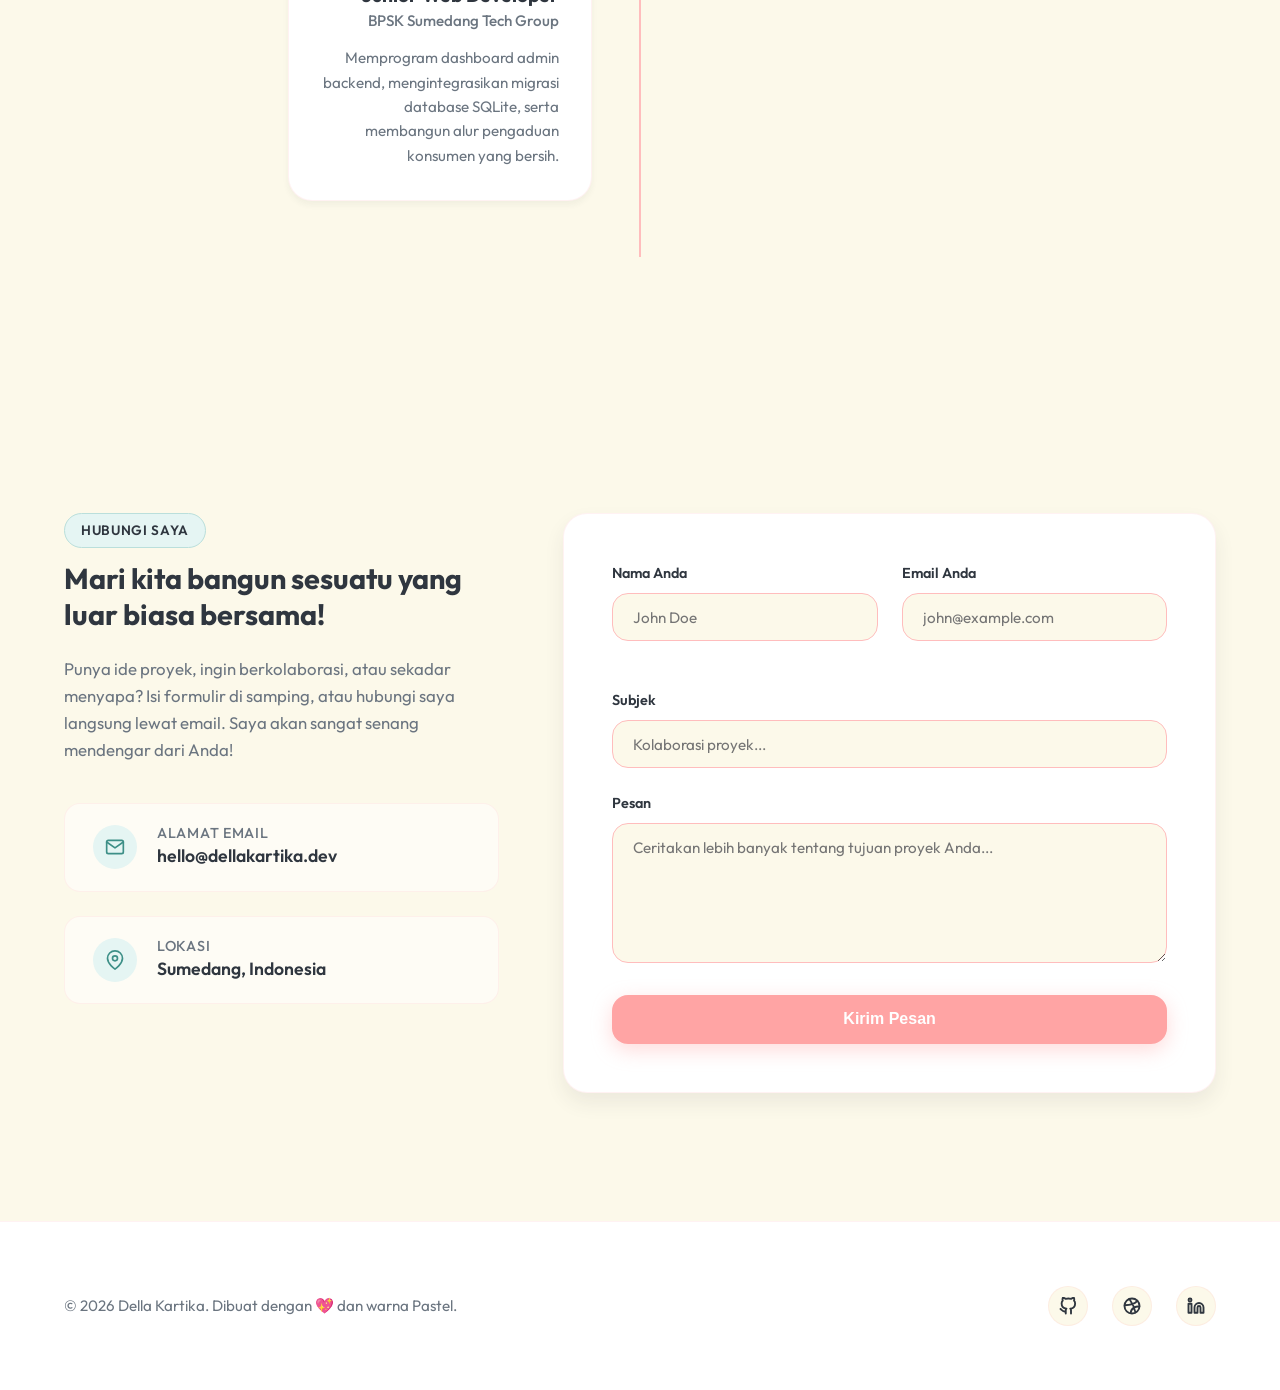
==== commit 367dff8e: "Masukkan foto profil asli Della dan tangkapan layar untuk 3 proyek (Caffeine & Co, Blush & Bloom, Pi" ====
--- a/pastel-portfolio/index.html
+++ b/pastel-portfolio/index.html
@@ -63,7 +63,7 @@
         
         <div class="hero-visual" id="hero-visual">
           <div class="avatar-wrapper">
-            <img src="assets/avatar.png" alt="Della Kartika Avatar" class="avatar-image">
+            <img src="assets/avatar_profile.png" alt="Della Kartika Avatar" class="avatar-image">
             <div class="avatar-border-decor"></div>
             
             <!-- Floating Card 1 -->
@@ -101,7 +101,7 @@
         <div class="about-visual" id="about-visual">
           <div class="about-img-box">
             <!-- Reuse avatar for secondary illustration, styled as Polaroid photo -->
-            <img src="assets/avatar.png" alt="Della Kartika working" class="about-img">
+            <img src="assets/avatar_profile.png" alt="Della Kartika working" class="about-img">
             <div class="about-badge">
               <span class="num" style="font-size: 1.5rem; font-weight: 700;">UNSAP</span>
               <span class="txt">Sebelas April</span>
@@ -298,17 +298,83 @@
       <div class="section-header" id="project-header">
         <span class="section-tag">Karya Saya</span>
         <h2 class="section-title">Kreasi Terbaru</h2>
-        <p class="section-desc">Berikut adalah daftar proyek pengembangan dan desain saya yang akan segera diperbarui di sini.</p>
+        <p class="section-desc">Berikut adalah beberapa proyek pilihan yang menunjukkan keahlian teknis dan arah desain saya.</p>
       </div>
       
-      <!-- Projects Empty State -->
-      <div class="projects-empty" id="projects-empty">
-        <div class="empty-icon">✨</div>
-        <h3>Belum Ada Proyek</h3>
-        <p>Saat ini saya sedang mempersiapkan karya-karya terbaik saya untuk ditampilkan di sini. Silakan hubungi saya untuk detail portofolio lainnya!</p>
-      </div>
-    </div>
-  </section>
+      <!-- Project Filter Buttons -->
+      <ul class="project-filters" id="project-filters">
+        <li><button class="filter-btn active" data-filter="all">Semua</button></li>
+        <li><button class="filter-btn" data-filter="web">Aplikasi Web</button></li>
+        <li><button class="filter-btn" data-filter="design">Desain UI/UX</button></li>
+      </ul>
+      
+      <!-- Projects Grid -->
+      <div class="projects-grid" id="projects-grid">
+        
+        <!-- Project 1 -->
+        <div class="project-card" data-category="web" data-id="1">
+          <div class="project-img-container">
+            <img src="assets/project_caffeine.png" alt="Midnight Roast Order Dashboard" class="project-img">
+            <div class="project-overlay">
+              <div class="project-view-btn">
+                <svg width="20" height="20" viewBox="0 0 24 24" fill="none" stroke="currentColor" stroke-width="2.5" stroke-linecap="round" stroke-linejoin="round"><path d="M1 12s4-8 11-8 11 8 11 8-4 8-11 8-11-8-11-8z"></path><circle cx="12" cy="12" r="3"></circle></svg>
+              </div>
+            </div>
+          </div>
+          <div class="project-content">
+            <span class="project-category">Aplikasi Web</span>
+            <h3 class="project-card-title">Midnight Roast Manager</h3>
+            <div class="project-tags">
+              <span class="project-tag">HTML/CSS</span>
+              <span class="project-tag">JavaScript</span>
+              <span class="project-tag">Local Storage</span>
+            </div>
+          </div>
+        </div>
+
+        <!-- Project 2 -->
+        <div class="project-card" data-category="design" data-id="3">
+          <div class="project-img-container">
+            <img src="assets/project_blush.png" alt="Blush & Bloom App Mockup" class="project-img">
+            <div class="project-overlay">
+              <div class="project-view-btn">
+                <svg width="20" height="20" viewBox="0 0 24 24" fill="none" stroke="currentColor" stroke-width="2.5" stroke-linecap="round" stroke-linejoin="round"><path d="M1 12s4-8 11-8 11 8 11 8-4 8-11 8-11-8-11-8z"></path><circle cx="12" cy="12" r="3"></circle></svg>
+              </div>
+            </div>
+          </div>
+          <div class="project-content">
+            <span class="project-category">Desain UI/UX</span>
+            <h3 class="project-card-title">Blush & Bloom Marketplace</h3>
+            <div class="project-tags">
+              <span class="project-tag">Riset Pengguna</span>
+              <span class="project-tag">Figma Prototype</span>
+              <span class="project-tag">Visual Theme</span>
+            </div>
+          </div>
+        </div>
+
+        <!-- Project 3 -->
+        <div class="project-card" data-category="web" data-id="4">
+          <div class="project-img-container">
+            <img src="assets/project_pickmie.png" alt="PickMie Mobile App Design" class="project-img">
+            <div class="project-overlay">
+              <div class="project-view-btn">
+                <svg width="20" height="20" viewBox="0 0 24 24" fill="none" stroke="currentColor" stroke-width="2.5" stroke-linecap="round" stroke-linejoin="round"><path d="M1 12s4-8 11-8 11 8 11 8-4 8-11 8-11-8-11-8z"></path><circle cx="12" cy="12" r="3"></circle></svg>
+              </div>
+            </div>
+          </div>
+          <div class="project-content">
+            <span class="project-category">Aplikasi Web</span>
+            <h3 class="project-card-title">PickMie Ordering Prototype</h3>
+            <div class="project-tags">
+              <span class="project-tag">Mobile App UX</span>
+              <span class="project-tag">Micro-interaction</span>
+              <span class="project-tag">Branding</span>
+            </div>
+          </div>
+        </div>
+
+      </div>
     </div>
   </section>
 
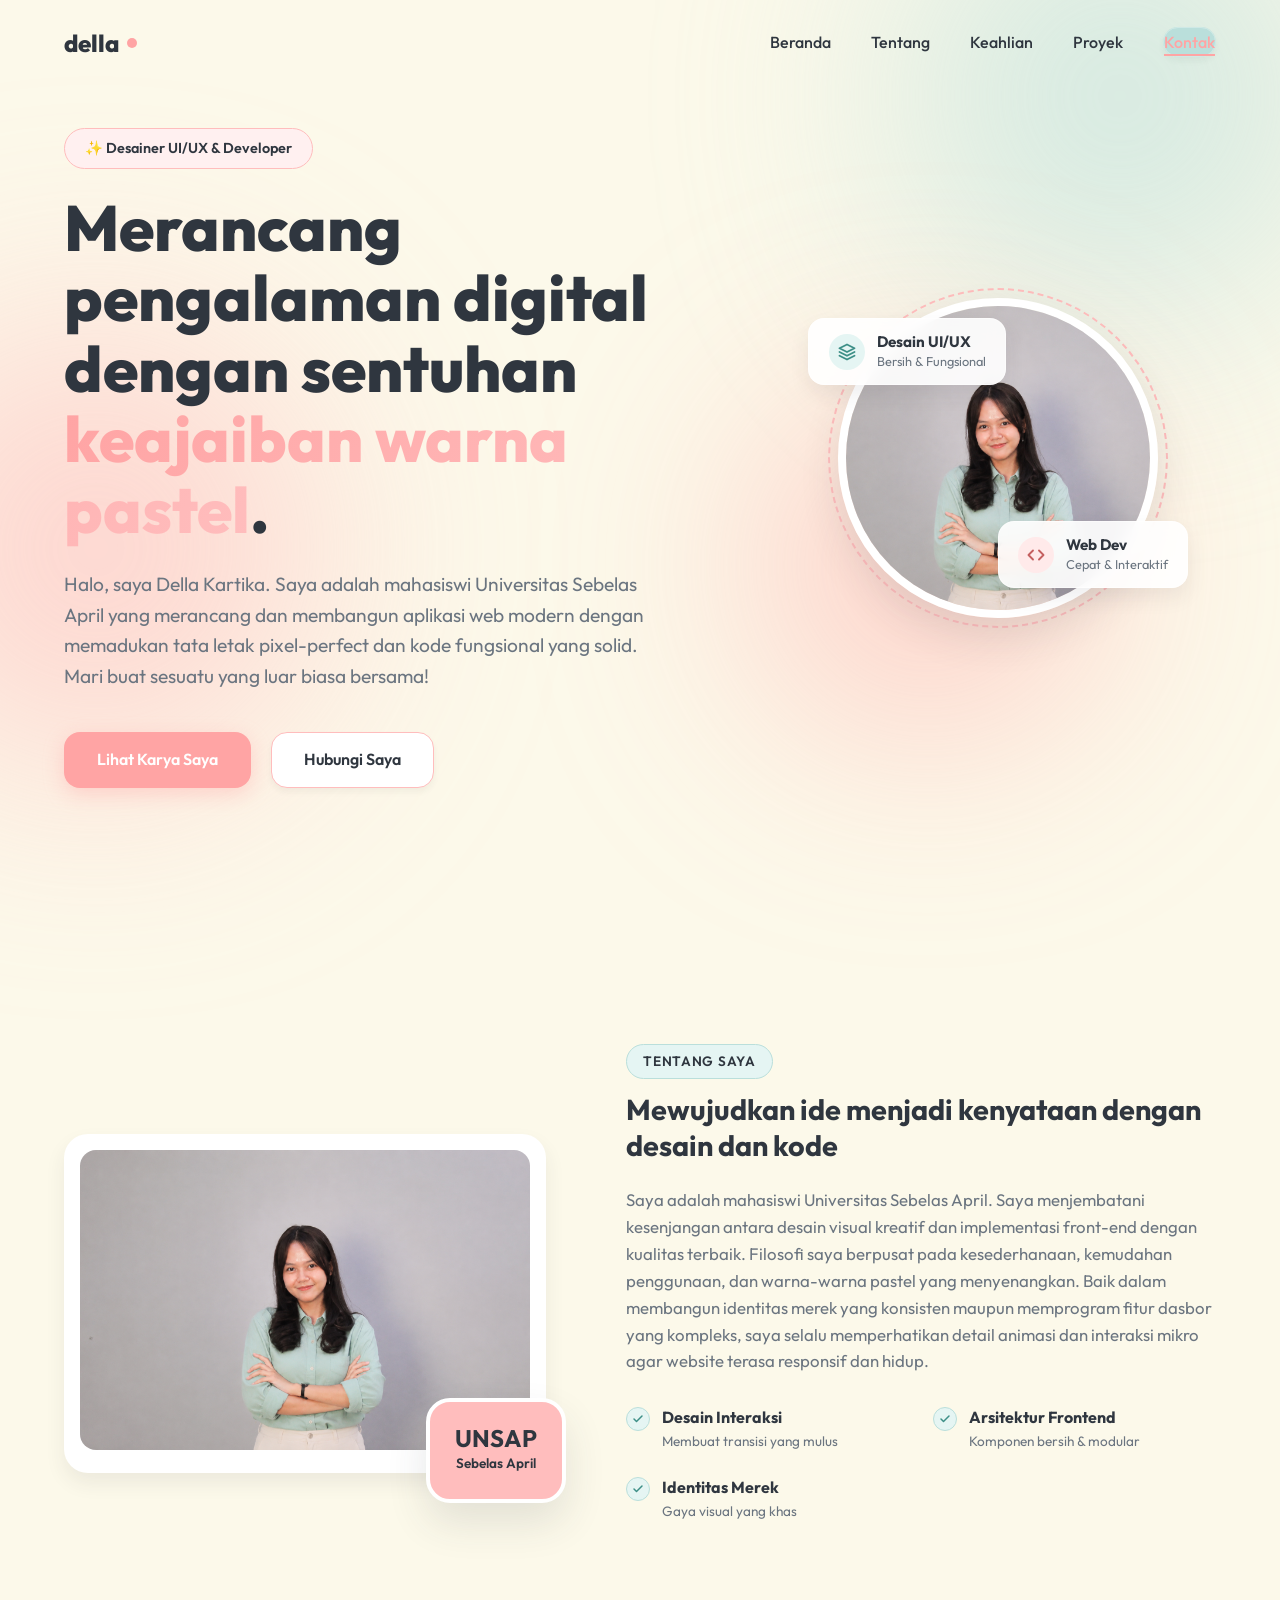
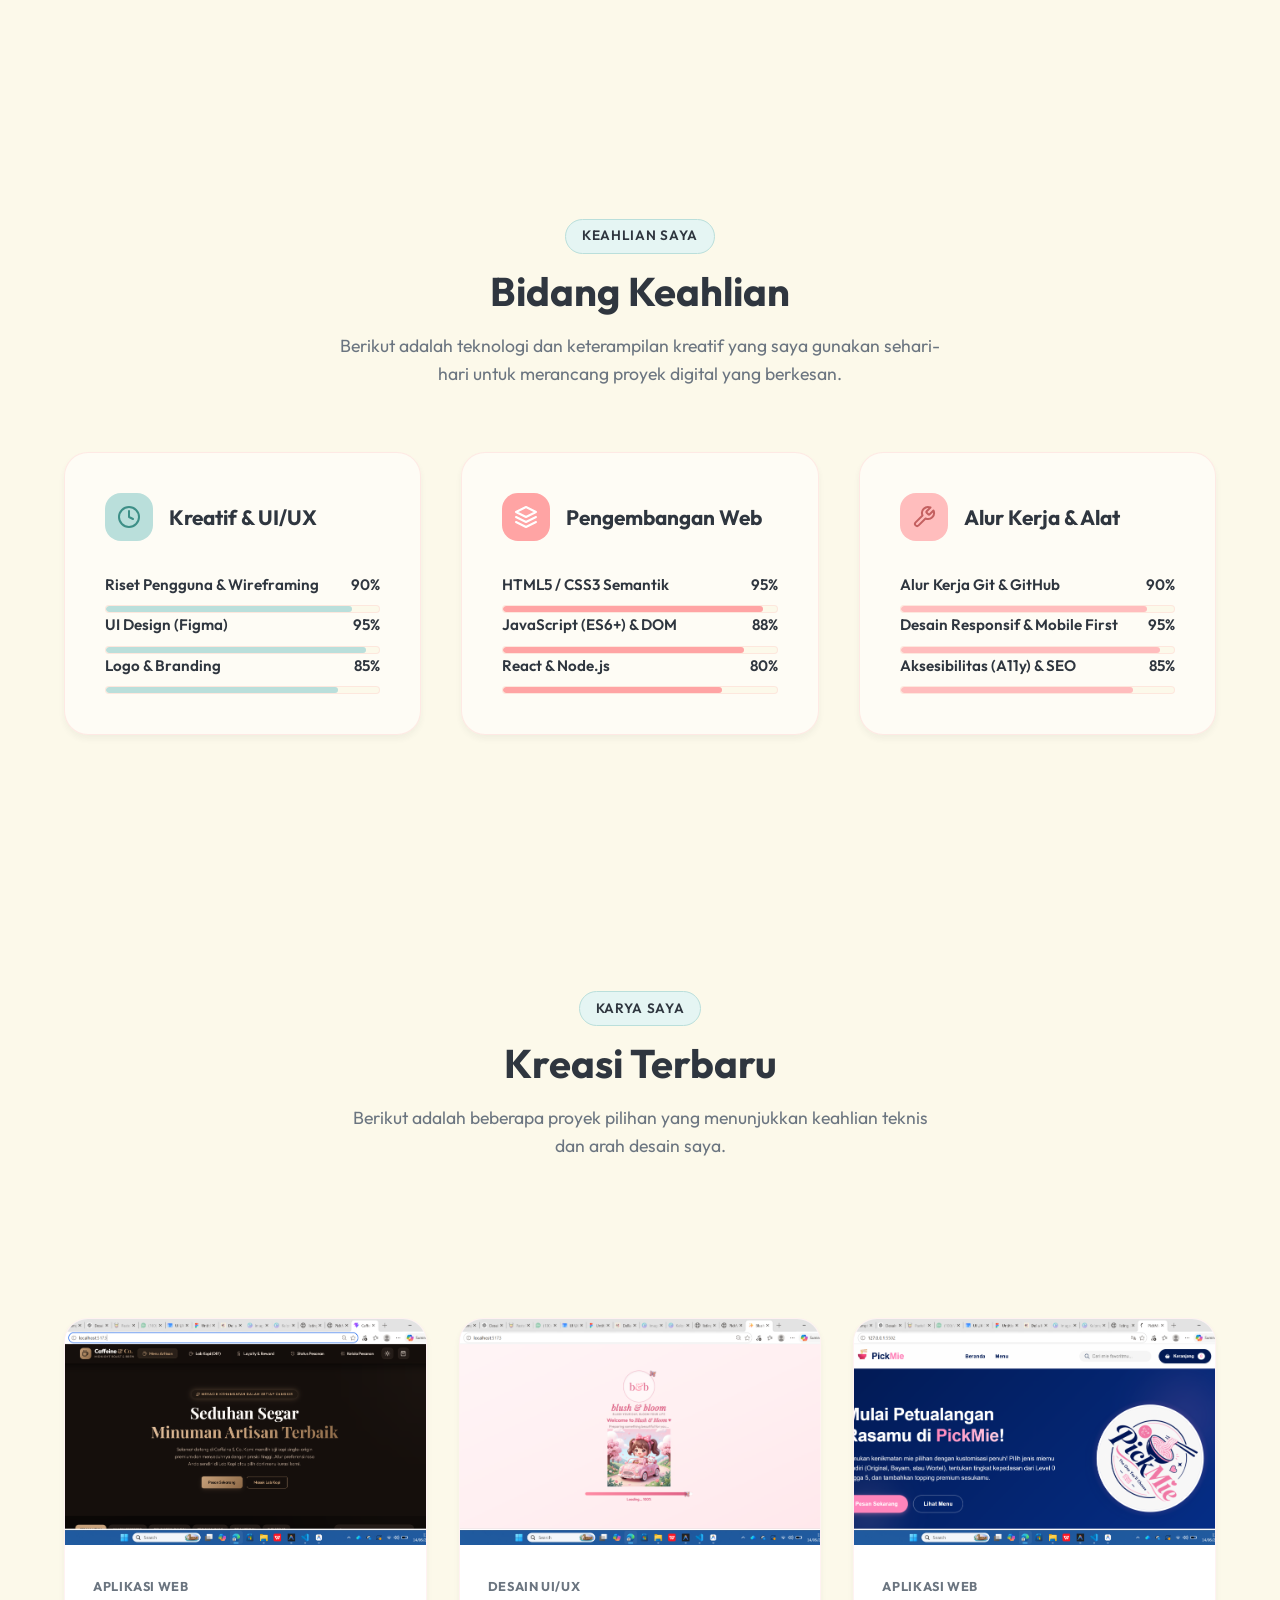
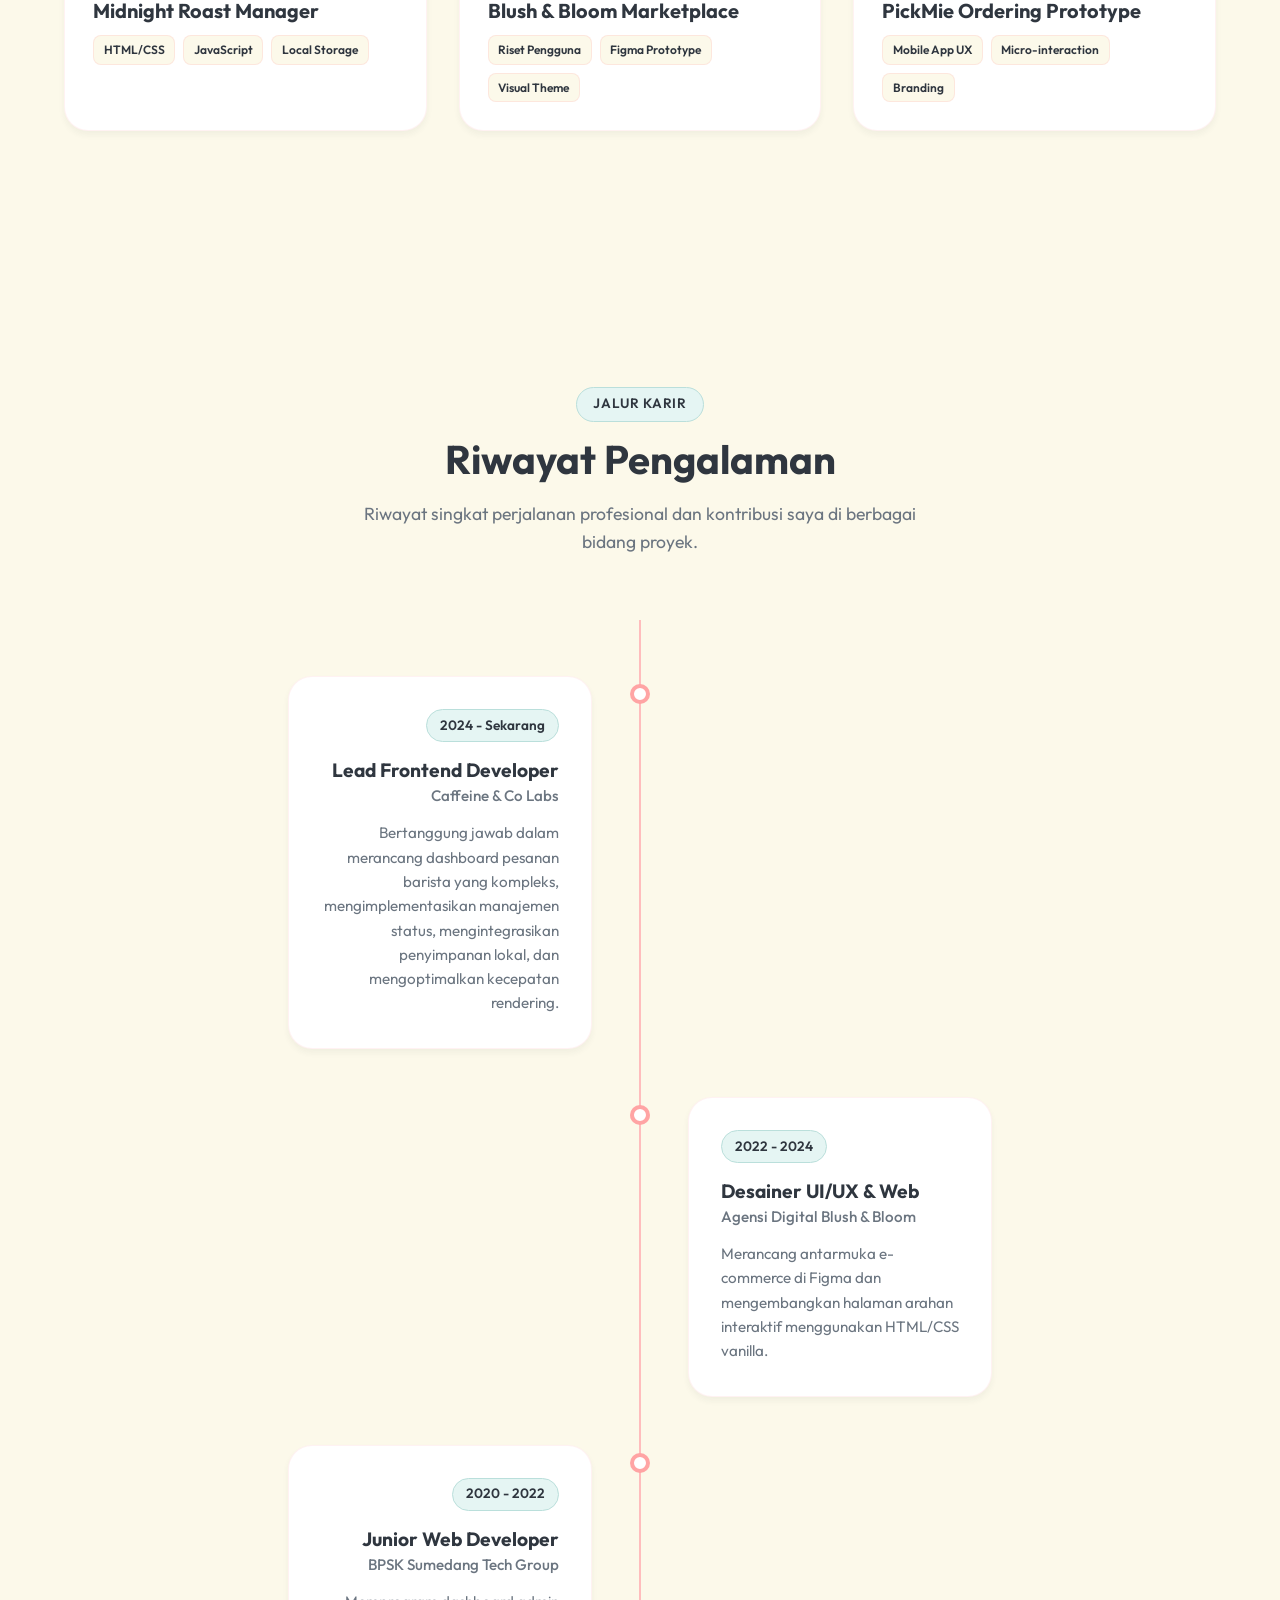
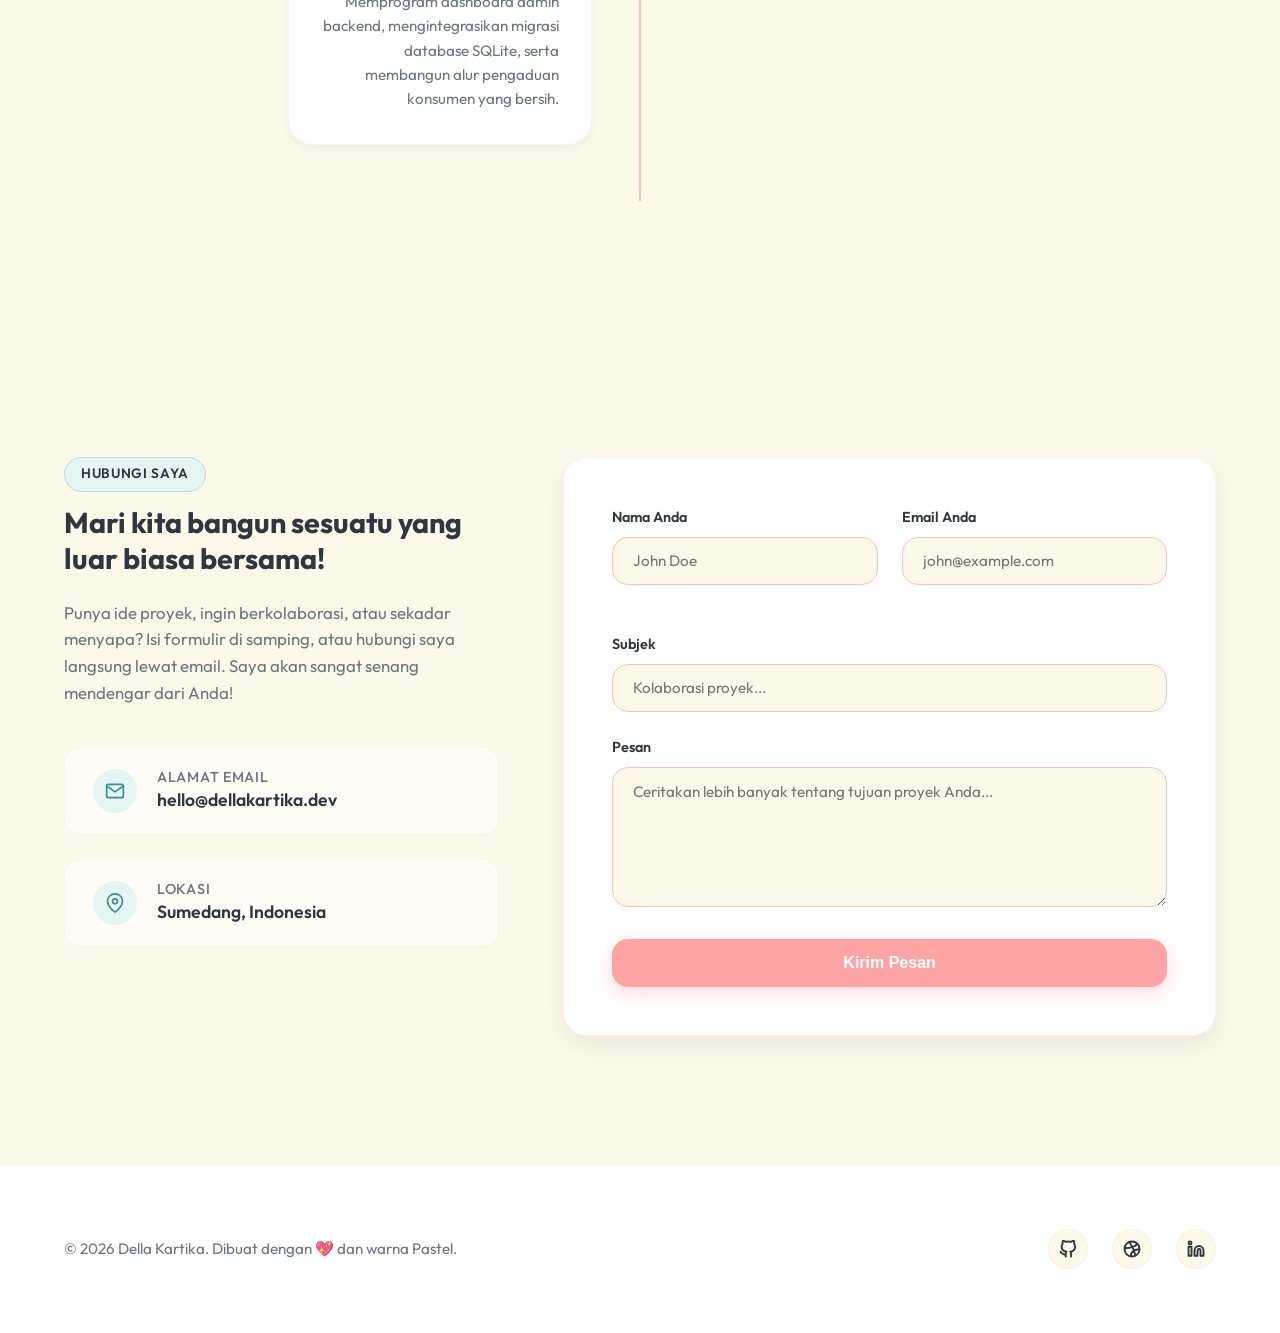
==== commit 3a91aac7: "Kembalikan ke single-page landing portfolio dengan navigasi hash link" ====
--- a/pastel-portfolio/index.html
+++ b/pastel-portfolio/index.html
@@ -8,7 +8,7 @@
   <meta name="description" content="Portfolio Della Kartika - UI/UX Designer & Frontend Developer. Kumpulan karya kreatif desain web dan aplikasi dengan estetika pastel yang premium.">
   
   <!-- Favicon -->
-  <link rel="icon" type="image/png" href="assets/avatar.png">
+  <link rel="icon" type="image/png" href="assets/avatar_profile.png">
   
   <!-- CSS Stylesheet -->
   <link rel="stylesheet" href="style.css">
@@ -29,7 +29,7 @@
       
       <nav>
         <ul class="nav-links" id="nav-links">
-          <li class="nav-item"><a href="#home">Beranda</a></li>
+          <li class="nav-item"><a href="#home" class="active">Beranda</a></li>
           <li class="nav-item"><a href="#about">Tentang</a></li>
           <li class="nav-item"><a href="#skill">Keahlian</a></li>
           <li class="nav-item"><a href="#project">Proyek</a></li>
@@ -144,19 +144,7 @@
                 <p>Gaya visual yang khas</p>
               </div>
             </div>
-            
-            <div class="detail-item">
-              <div class="detail-check">
-                <svg width="12" height="12" viewBox="0 0 24 24" fill="none" stroke="currentColor" stroke-width="3" stroke-linecap="round" stroke-linejoin="round"><polyline points="20 6 9 17 4 12"></polyline></svg>
-              </div>
-              <div class="detail-text">
-                <h4>Pengkodean Responsif</h4>
-                <p>Sempurna di ponsel & desktop</p>
-              </div>
-            </div>
-          </div>
-          
-          <a href="#contact" class="btn btn-primary">Hubungi Saya</a>
+          </div>
         </div>
       </div>
     </div>
